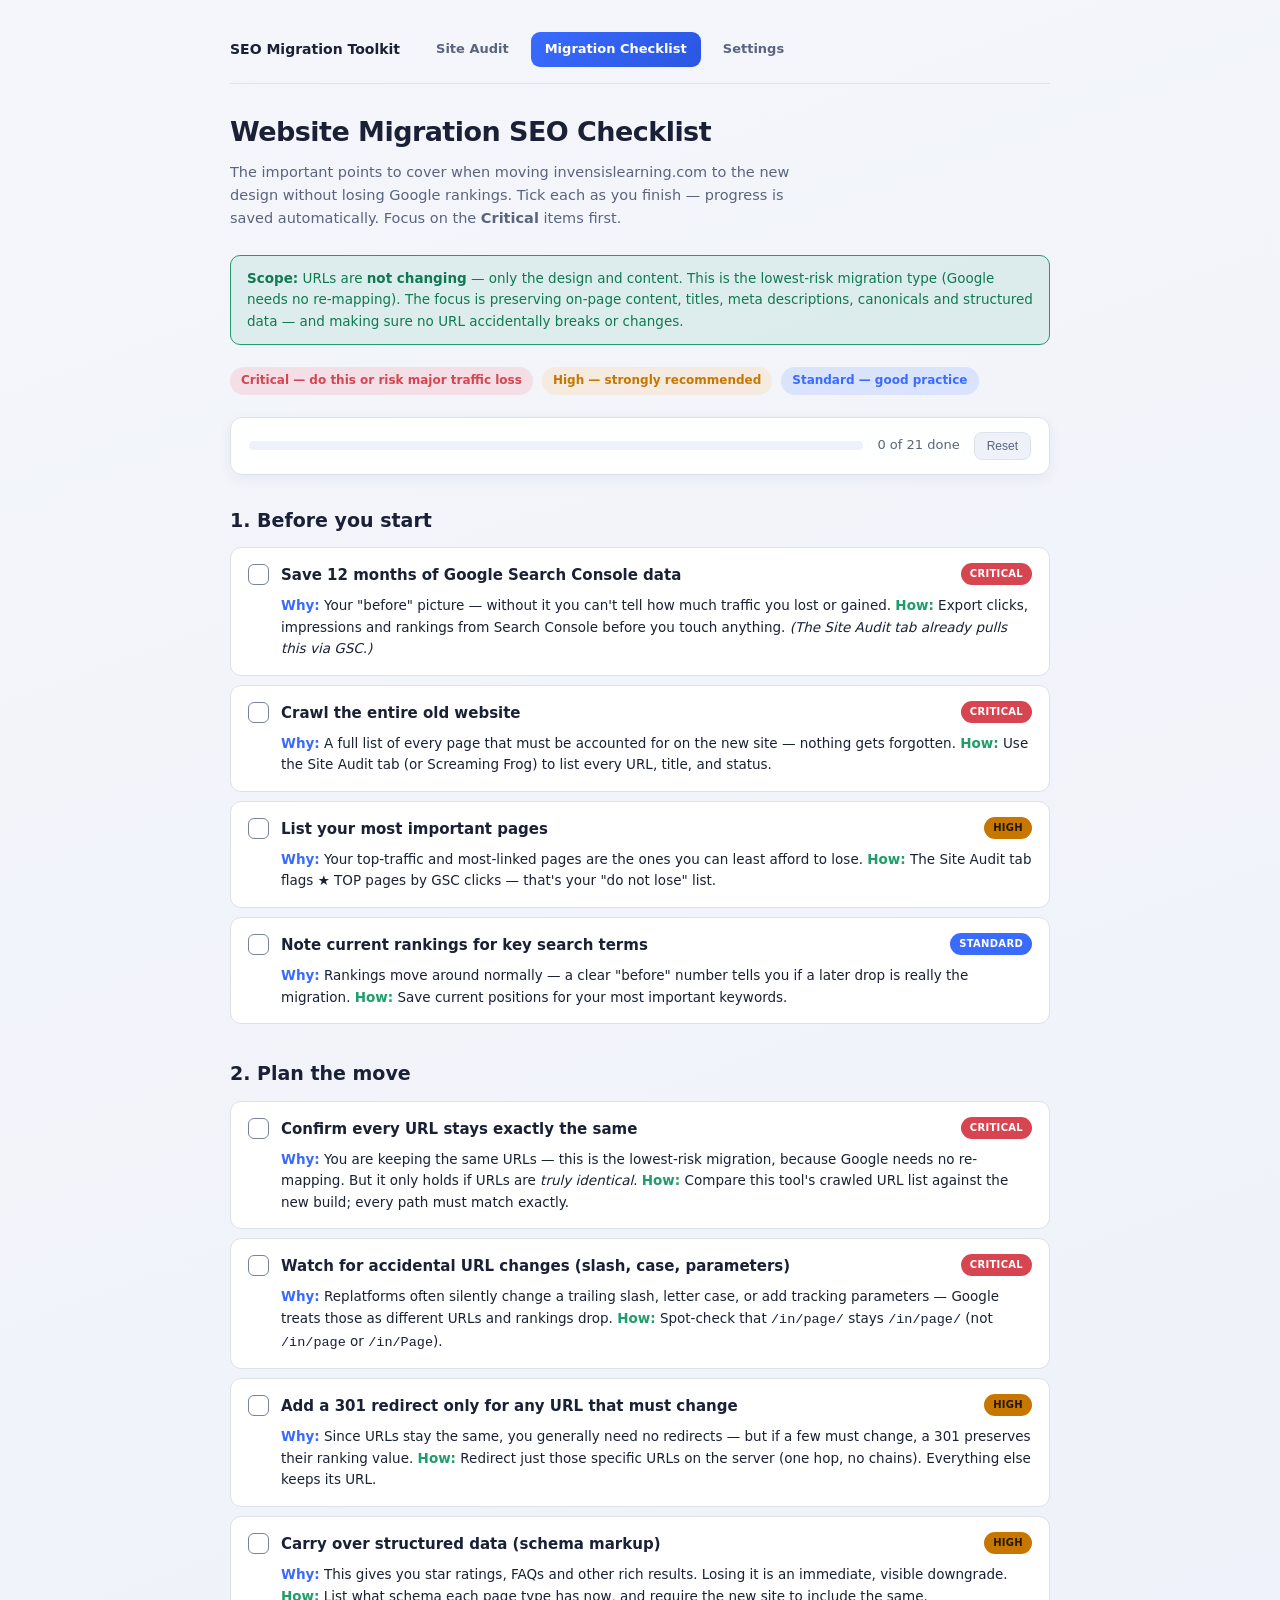
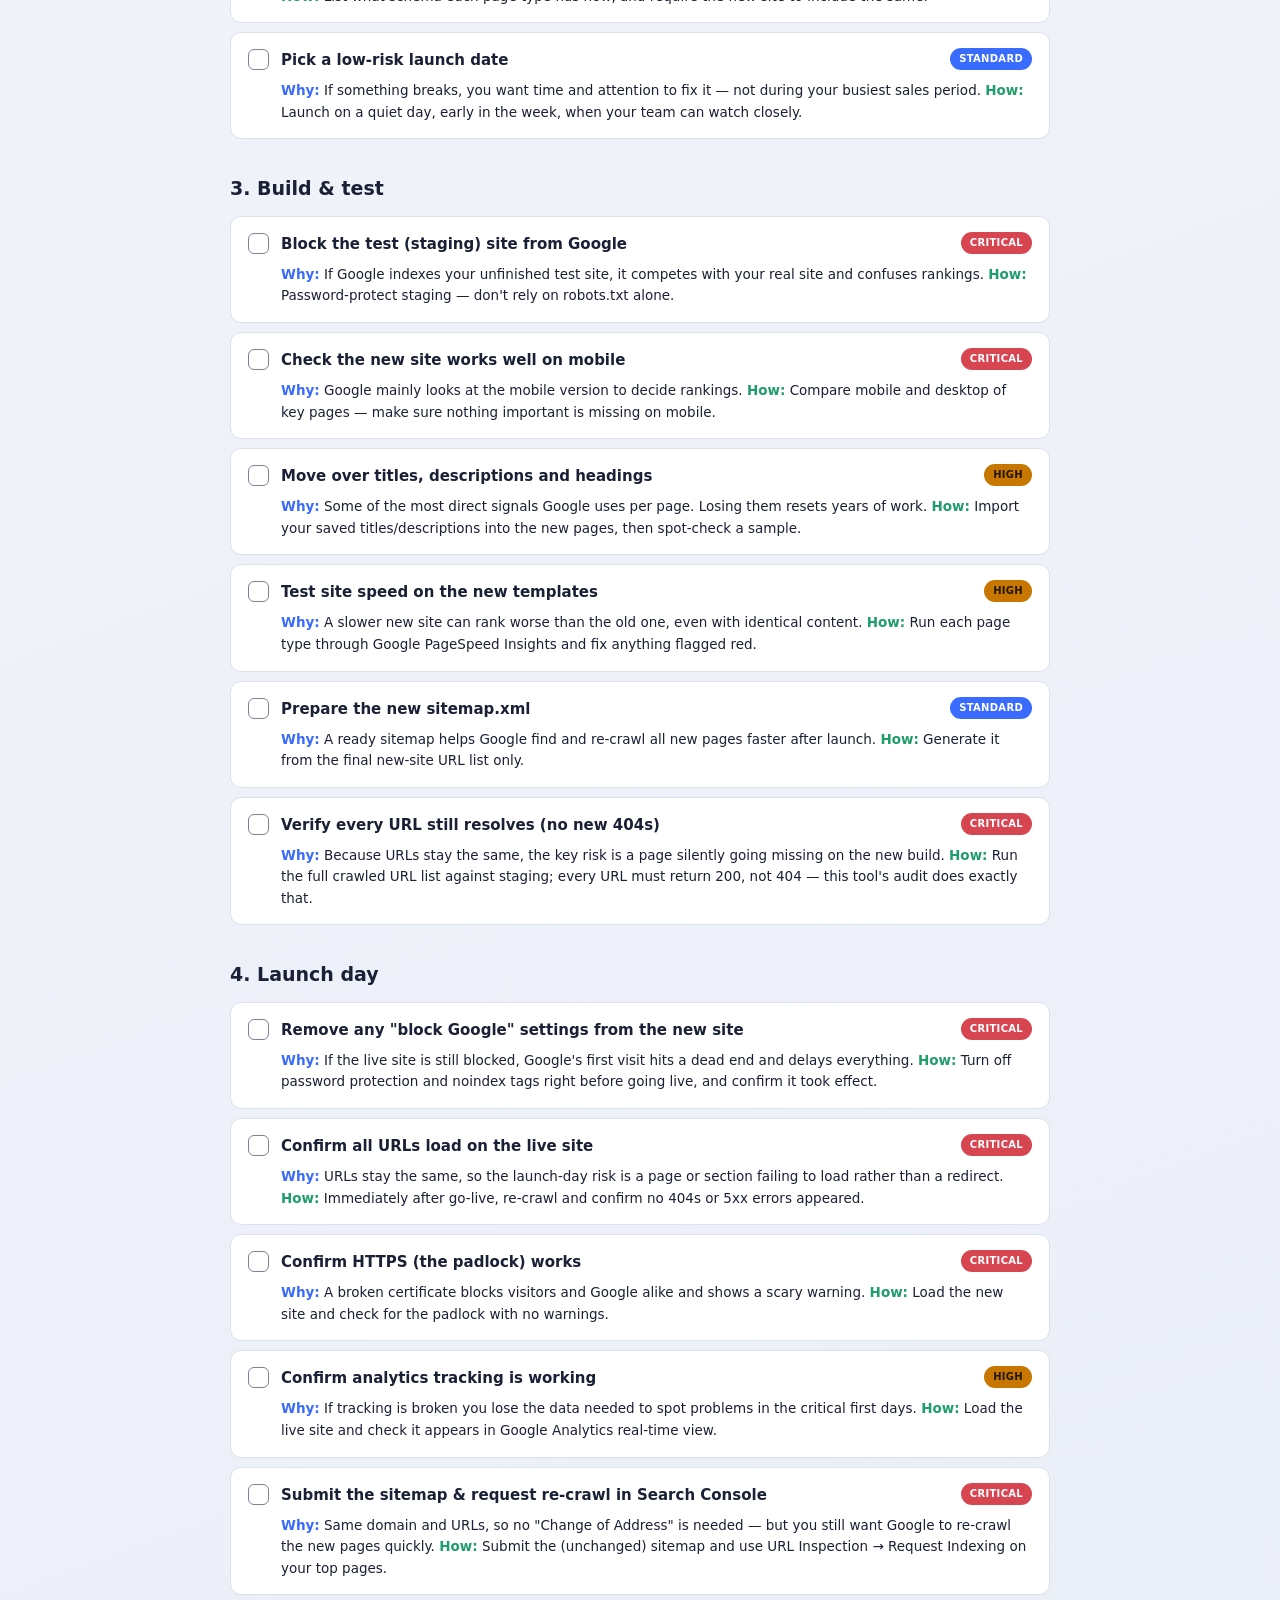
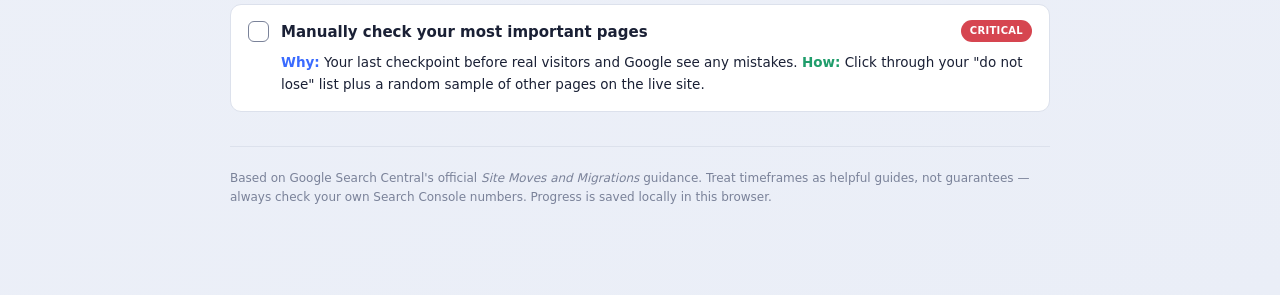
==== templates/checklist.html @ 73fc0229 "Initial commit: SEO pre-migration audit tool Local Flask web app that crawls a site, audits every pa" ====
<!DOCTYPE html>
<html lang="en">
<head>
<meta charset="UTF-8">
<meta name="viewport" content="width=device-width, initial-scale=1">
<title>Migration Checklist — SEO Migration Toolkit</title>
<style>
  :root{
    --bg:#f4f6fb; --card:#ffffff; --card2:#eef1f8; --ink:#1a2035;
    --muted:#5a647e; --line:#dce1ec; --brand:#3a6bff; --brand2:#2a56e0;
    --green:#1f9d6b; --red:#d64550; --amber:#c77700; --grey:#7a8299;
  }
  *{box-sizing:border-box}
  body{margin:0;font-family:system-ui,-apple-system,Segoe UI,Roboto,sans-serif;
    background:linear-gradient(160deg,#f4f6fb,#eaeef7);color:var(--ink);min-height:100vh;line-height:1.6}
  .wrap{max-width:860px;margin:0 auto;padding:32px 20px 90px}
  .topnav{display:flex;align-items:center;gap:8px;margin-bottom:26px;padding-bottom:16px;border-bottom:1px solid var(--line)}
  .topnav .brand{font-weight:800;font-size:14px;margin-right:14px}
  .navlink{font-size:13px;font-weight:600;color:var(--muted);text-decoration:none;padding:7px 14px;border-radius:9px;transition:.12s}
  .navlink:hover{color:var(--ink);background:var(--card2)}
  .navlink.active{color:#fff;background:linear-gradient(135deg,var(--brand),var(--brand2))}

  h1{font-size:27px;margin:0 0 8px;letter-spacing:-.02em}
  .lede{color:var(--muted);font-size:14.5px;max-width:64ch;margin:0 0 24px}
  .legend{display:flex;flex-wrap:wrap;gap:9px;margin-bottom:22px}
  .legend span{font-size:12px;padding:4px 11px;border-radius:20px;font-weight:600}
  .lg-critical{background:rgba(255,107,122,.16);color:var(--red)}
  .lg-high{background:rgba(255,180,84,.16);color:var(--amber)}
  .lg-standard{background:rgba(91,140,255,.16);color:var(--brand)}

  .progress-wrap{position:sticky;top:0;z-index:5;border:1px solid var(--line);
    background:rgba(255,255,255,.92);backdrop-filter:blur(8px);border-radius:12px;
    padding:14px 18px;margin-bottom:30px;display:flex;align-items:center;gap:14px;box-shadow:0 4px 14px rgba(30,50,90,.06)}
  .progress-bar{flex:1;height:9px;background:var(--card2);border-radius:99px;overflow:hidden}
  .progress-fill{height:100%;width:0;background:linear-gradient(90deg,var(--brand),var(--green));transition:width .25s}
  .progress-text{font-size:13px;color:var(--muted);white-space:nowrap;font-variant-numeric:tabular-nums}
  .resetbtn{background:var(--card2);border:1px solid var(--line);color:var(--muted);font-size:12px;
    padding:6px 12px;border-radius:8px;cursor:pointer}
  .resetbtn:hover{color:var(--red);border-color:var(--red)}

  section.phase{margin-bottom:34px}
  .phase-head{display:flex;align-items:baseline;gap:12px;margin-bottom:4px}
  .phase-head h2{font-size:19px;margin:0}
  .phase-when{font-size:11.5px;color:var(--brand);background:rgba(91,140,255,.14);
    padding:3px 11px;border-radius:20px;margin-left:auto;white-space:nowrap;font-weight:600}
  .phase-intro{color:var(--muted);font-size:13.5px;margin:6px 0 16px;max-width:66ch}
  /* keep it to the important action points, not a timed plan */
  .phase-when,.phase-intro{display:none}
  .phase-head{margin-bottom:12px}

  .item{background:var(--card);border:1px solid var(--line);border-radius:11px;padding:15px 17px;margin-bottom:9px;transition:.12s}
  .item.done{background:var(--card2);opacity:.72}
  .item-top{display:flex;gap:12px;align-items:flex-start}
  .chk{flex:none;width:21px;height:21px;margin-top:1px;border:1.5px solid var(--grey);border-radius:6px;
    cursor:pointer;background:transparent;position:relative;transition:.12s}
  .chk[data-checked="true"]{background:var(--green);border-color:var(--green)}
  .chk[data-checked="true"]::after{content:"";position:absolute;left:6px;top:2px;width:5px;height:10px;
    border-right:2px solid #0f1220;border-bottom:2px solid #0f1220;transform:rotate(45deg)}
  .item-title{font-weight:600;font-size:15px;flex:1}
  .item.done .item-title{color:var(--muted);text-decoration:line-through;text-decoration-color:var(--line)}
  .tag{font-size:10px;font-weight:800;letter-spacing:.03em;text-transform:uppercase;padding:3px 9px;border-radius:20px;white-space:nowrap}
  .tag.critical{background:var(--red);color:#fff}
  .tag.high{background:var(--amber);color:#241800}
  .tag.standard{background:var(--brand);color:#fff}
  .item-body{padding-left:33px;margin-top:8px;font-size:13.5px;color:var(--ink)}
  .item.done .item-body{opacity:.7}
  .item-body b.why{color:var(--brand)} .item-body b.how{color:var(--green)}

  footer{border-top:1px solid var(--line);margin-top:24px;padding:22px 0 0;color:var(--grey);font-size:12px}
</style>
</head>
<body>
<div class="wrap">
  <nav class="topnav">
    <span class="brand">SEO Migration Toolkit</span>
    <a class="navlink" href="/">Site Audit</a>
    <a class="navlink active" href="/checklist">Migration Checklist</a>
    <a class="navlink" href="/settings">Settings</a>
  </nav>

  <h1>Website Migration SEO Checklist</h1>
  <p class="lede">The important points to cover when moving invensislearning.com to the new design without losing Google rankings. Tick each as you finish — progress is saved automatically. Focus on the <b>Critical</b> items first.</p>
  <div style="background:rgba(31,157,107,.1);border:1px solid var(--green);color:#0f7a52;border-radius:10px;padding:12px 16px;margin-bottom:22px;font-size:13.5px">
    <b>Scope:</b> URLs are <b>not changing</b> — only the design and content. This is the lowest-risk migration type (Google needs no re-mapping). The focus is preserving on-page content, titles, meta descriptions, canonicals and structured data — and making sure no URL accidentally breaks or changes.
  </div>

  <div class="legend">
    <span class="lg-critical">Critical — do this or risk major traffic loss</span>
    <span class="lg-high">High — strongly recommended</span>
    <span class="lg-standard">Standard — good practice</span>
  </div>

  <div class="progress-wrap">
    <div class="progress-bar"><div class="progress-fill" id="fill"></div></div>
    <div class="progress-text" id="ptext">0 of 0 done</div>
    <button class="resetbtn" id="reset">Reset</button>
  </div>

  <section class="phase">
    <div class="phase-head"><h2>1. Before you start</h2><span class="phase-when">4–6 weeks before</span></div>
    <p class="phase-intro">Write down how the old site is performing today, so you can prove what changed later.</p>
    <div class="item"><div class="item-top"><button class="chk" data-checked="false"></button><div class="item-title">Save 12 months of Google Search Console data</div><span class="tag critical">Critical</span></div>
      <div class="item-body"><b class="why">Why:</b> Your "before" picture — without it you can't tell how much traffic you lost or gained. <b class="how">How:</b> Export clicks, impressions and rankings from Search Console before you touch anything. <i>(The Site Audit tab already pulls this via GSC.)</i></div></div>
    <div class="item"><div class="item-top"><button class="chk" data-checked="false"></button><div class="item-title">Crawl the entire old website</div><span class="tag critical">Critical</span></div>
      <div class="item-body"><b class="why">Why:</b> A full list of every page that must be accounted for on the new site — nothing gets forgotten. <b class="how">How:</b> Use the Site Audit tab (or Screaming Frog) to list every URL, title, and status.</div></div>
    <div class="item"><div class="item-top"><button class="chk" data-checked="false"></button><div class="item-title">List your most important pages</div><span class="tag high">High</span></div>
      <div class="item-body"><b class="why">Why:</b> Your top-traffic and most-linked pages are the ones you can least afford to lose. <b class="how">How:</b> The Site Audit tab flags ★ TOP pages by GSC clicks — that's your "do not lose" list.</div></div>
    <div class="item"><div class="item-top"><button class="chk" data-checked="false"></button><div class="item-title">Note current rankings for key search terms</div><span class="tag standard">Standard</span></div>
      <div class="item-body"><b class="why">Why:</b> Rankings move around normally — a clear "before" number tells you if a later drop is really the migration. <b class="how">How:</b> Save current positions for your most important keywords.</div></div>
  </section>

  <section class="phase">
    <div class="phase-head"><h2>2. Plan the move</h2><span class="phase-when">3–4 weeks before</span></div>
    <p class="phase-intro">The most important phase. Getting this right is what actually protects your rankings.</p>
    <div class="item"><div class="item-top"><button class="chk" data-checked="false"></button><div class="item-title">Confirm every URL stays exactly the same</div><span class="tag critical">Critical</span></div>
      <div class="item-body"><b class="why">Why:</b> You are keeping the same URLs — this is the lowest-risk migration, because Google needs no re-mapping. But it only holds if URLs are <i>truly identical</i>. <b class="how">How:</b> Compare this tool's crawled URL list against the new build; every path must match exactly.</div></div>
    <div class="item"><div class="item-top"><button class="chk" data-checked="false"></button><div class="item-title">Watch for accidental URL changes (slash, case, parameters)</div><span class="tag critical">Critical</span></div>
      <div class="item-body"><b class="why">Why:</b> Replatforms often silently change a trailing slash, letter case, or add tracking parameters — Google treats those as different URLs and rankings drop. <b class="how">How:</b> Spot-check that <code>/in/page/</code> stays <code>/in/page/</code> (not <code>/in/page</code> or <code>/in/Page</code>).</div></div>
    <div class="item"><div class="item-top"><button class="chk" data-checked="false"></button><div class="item-title">Add a 301 redirect only for any URL that must change</div><span class="tag high">High</span></div>
      <div class="item-body"><b class="why">Why:</b> Since URLs stay the same, you generally need no redirects — but if a few must change, a 301 preserves their ranking value. <b class="how">How:</b> Redirect just those specific URLs on the server (one hop, no chains). Everything else keeps its URL.</div></div>
    <div class="item"><div class="item-top"><button class="chk" data-checked="false"></button><div class="item-title">Carry over structured data (schema markup)</div><span class="tag high">High</span></div>
      <div class="item-body"><b class="why">Why:</b> This gives you star ratings, FAQs and other rich results. Losing it is an immediate, visible downgrade. <b class="how">How:</b> List what schema each page type has now, and require the new site to include the same.</div></div>
    <div class="item"><div class="item-top"><button class="chk" data-checked="false"></button><div class="item-title">Pick a low-risk launch date</div><span class="tag standard">Standard</span></div>
      <div class="item-body"><b class="why">Why:</b> If something breaks, you want time and attention to fix it — not during your busiest sales period. <b class="how">How:</b> Launch on a quiet day, early in the week, when your team can watch closely.</div></div>
  </section>

  <section class="phase">
    <div class="phase-head"><h2>3. Build &amp; test</h2><span class="phase-when">2–3 weeks before</span></div>
    <p class="phase-intro">Catch problems on the test site, where fixing them is free — not on the live site, where it costs traffic.</p>
    <div class="item"><div class="item-top"><button class="chk" data-checked="false"></button><div class="item-title">Block the test (staging) site from Google</div><span class="tag critical">Critical</span></div>
      <div class="item-body"><b class="why">Why:</b> If Google indexes your unfinished test site, it competes with your real site and confuses rankings. <b class="how">How:</b> Password-protect staging — don't rely on robots.txt alone.</div></div>
    <div class="item"><div class="item-top"><button class="chk" data-checked="false"></button><div class="item-title">Check the new site works well on mobile</div><span class="tag critical">Critical</span></div>
      <div class="item-body"><b class="why">Why:</b> Google mainly looks at the mobile version to decide rankings. <b class="how">How:</b> Compare mobile and desktop of key pages — make sure nothing important is missing on mobile.</div></div>
    <div class="item"><div class="item-top"><button class="chk" data-checked="false"></button><div class="item-title">Move over titles, descriptions and headings</div><span class="tag high">High</span></div>
      <div class="item-body"><b class="why">Why:</b> Some of the most direct signals Google uses per page. Losing them resets years of work. <b class="how">How:</b> Import your saved titles/descriptions into the new pages, then spot-check a sample.</div></div>
    <div class="item"><div class="item-top"><button class="chk" data-checked="false"></button><div class="item-title">Test site speed on the new templates</div><span class="tag high">High</span></div>
      <div class="item-body"><b class="why">Why:</b> A slower new site can rank worse than the old one, even with identical content. <b class="how">How:</b> Run each page type through Google PageSpeed Insights and fix anything flagged red.</div></div>
    <div class="item"><div class="item-top"><button class="chk" data-checked="false"></button><div class="item-title">Prepare the new sitemap.xml</div><span class="tag standard">Standard</span></div>
      <div class="item-body"><b class="why">Why:</b> A ready sitemap helps Google find and re-crawl all new pages faster after launch. <b class="how">How:</b> Generate it from the final new-site URL list only.</div></div>
    <div class="item"><div class="item-top"><button class="chk" data-checked="false"></button><div class="item-title">Verify every URL still resolves (no new 404s)</div><span class="tag critical">Critical</span></div>
      <div class="item-body"><b class="why">Why:</b> Because URLs stay the same, the key risk is a page silently going missing on the new build. <b class="how">How:</b> Run the full crawled URL list against staging; every URL must return 200, not 404 — this tool's audit does exactly that.</div></div>
  </section>

  <section class="phase">
    <div class="phase-head"><h2>4. Launch day</h2><span class="phase-when">Go-live</span></div>
    <p class="phase-intro">Follow this order exactly — most launch-day damage comes from doing these steps out of sequence.</p>
    <div class="item"><div class="item-top"><button class="chk" data-checked="false"></button><div class="item-title">Remove any "block Google" settings from the new site</div><span class="tag critical">Critical</span></div>
      <div class="item-body"><b class="why">Why:</b> If the live site is still blocked, Google's first visit hits a dead end and delays everything. <b class="how">How:</b> Turn off password protection and noindex tags right before going live, and confirm it took effect.</div></div>
    <div class="item"><div class="item-top"><button class="chk" data-checked="false"></button><div class="item-title">Confirm all URLs load on the live site</div><span class="tag critical">Critical</span></div>
      <div class="item-body"><b class="why">Why:</b> URLs stay the same, so the launch-day risk is a page or section failing to load rather than a redirect. <b class="how">How:</b> Immediately after go-live, re-crawl and confirm no 404s or 5xx errors appeared.</div></div>
    <div class="item"><div class="item-top"><button class="chk" data-checked="false"></button><div class="item-title">Confirm HTTPS (the padlock) works</div><span class="tag critical">Critical</span></div>
      <div class="item-body"><b class="why">Why:</b> A broken certificate blocks visitors and Google alike and shows a scary warning. <b class="how">How:</b> Load the new site and check for the padlock with no warnings.</div></div>
    <div class="item"><div class="item-top"><button class="chk" data-checked="false"></button><div class="item-title">Confirm analytics tracking is working</div><span class="tag high">High</span></div>
      <div class="item-body"><b class="why">Why:</b> If tracking is broken you lose the data needed to spot problems in the critical first days. <b class="how">How:</b> Load the live site and check it appears in Google Analytics real-time view.</div></div>
    <div class="item"><div class="item-top"><button class="chk" data-checked="false"></button><div class="item-title">Submit the sitemap &amp; request re-crawl in Search Console</div><span class="tag critical">Critical</span></div>
      <div class="item-body"><b class="why">Why:</b> Same domain and URLs, so no "Change of Address" is needed — but you still want Google to re-crawl the new pages quickly. <b class="how">How:</b> Submit the (unchanged) sitemap and use URL Inspection → Request Indexing on your top pages.</div></div>
    <div class="item"><div class="item-top"><button class="chk" data-checked="false"></button><div class="item-title">Manually check your most important pages</div><span class="tag critical">Critical</span></div>
      <div class="item-body"><b class="why">Why:</b> Your last checkpoint before real visitors and Google see any mistakes. <b class="how">How:</b> Click through your "do not lose" list plus a random sample of other pages on the live site.</div></div>
  </section>

  <footer>
    Based on Google Search Central's official <em>Site Moves and Migrations</em> guidance. Treat timeframes as helpful guides, not guarantees — always check your own Search Console numbers. Progress is saved locally in this browser.
  </footer>
</div>

<script>
  const KEY = "seo_migration_checklist_v1";
  const boxes = [...document.querySelectorAll('.chk')];
  const fill = document.getElementById('fill');
  const ptext = document.getElementById('ptext');

  function save(){
    localStorage.setItem(KEY, JSON.stringify(boxes.map(b=>b.getAttribute('data-checked')==='true')));
  }
  function load(){
    let saved=[]; try{ saved = JSON.parse(localStorage.getItem(KEY)||"[]"); }catch(e){}
    boxes.forEach((b,i)=>{
      const on = !!saved[i];
      b.setAttribute('data-checked', String(on));
      b.closest('.item').classList.toggle('done', on);
    });
  }
  function update(){
    const done = boxes.filter(b=>b.getAttribute('data-checked')==='true').length;
    fill.style.width = (boxes.length ? done/boxes.length*100 : 0)+'%';
    ptext.textContent = done+' of '+boxes.length+' done';
  }
  boxes.forEach(btn=>btn.addEventListener('click', ()=>{
    const on = btn.getAttribute('data-checked')==='true';
    btn.setAttribute('data-checked', String(!on));
    btn.closest('.item').classList.toggle('done', !on);
    save(); update();
  }));
  document.getElementById('reset').addEventListener('click', ()=>{
    localStorage.removeItem(KEY);
    boxes.forEach(b=>{ b.setAttribute('data-checked','false'); b.closest('.item').classList.remove('done'); });
    update();
  });
  load(); update();
</script>
</body>
</html>
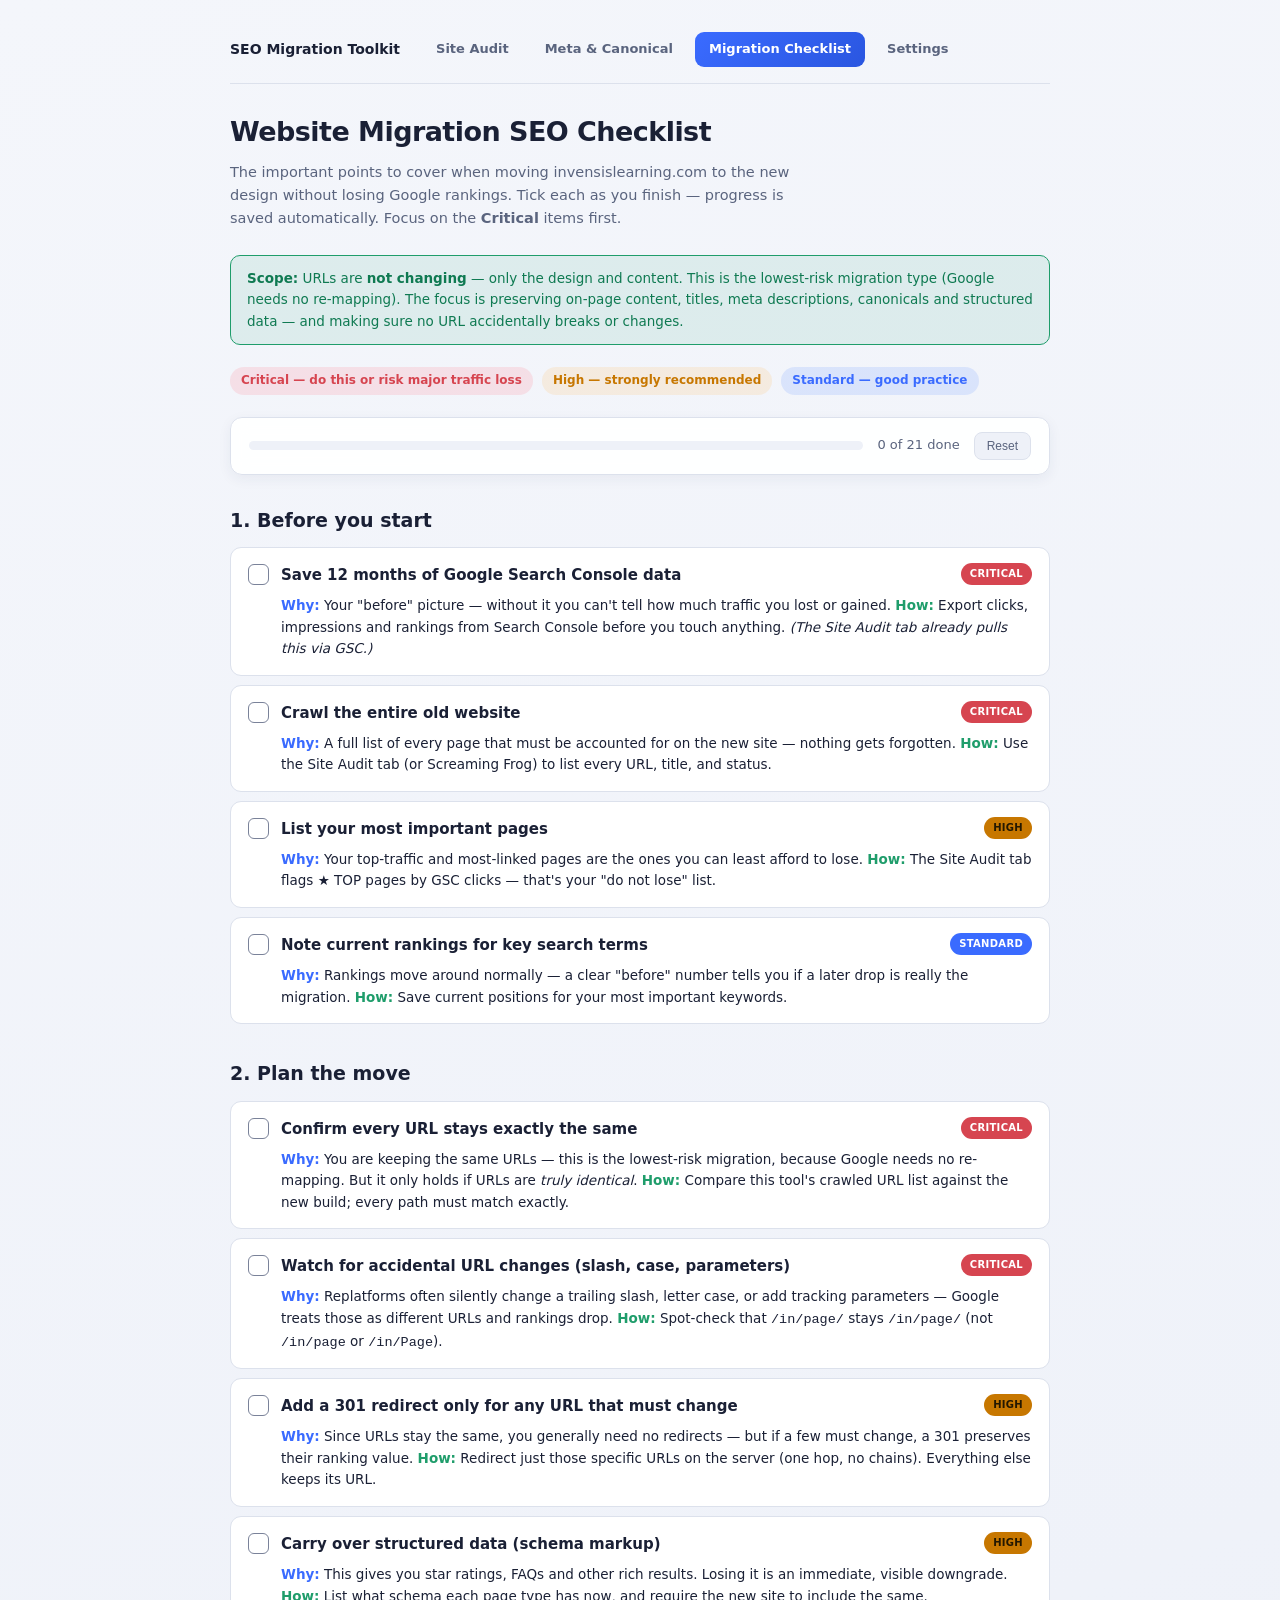
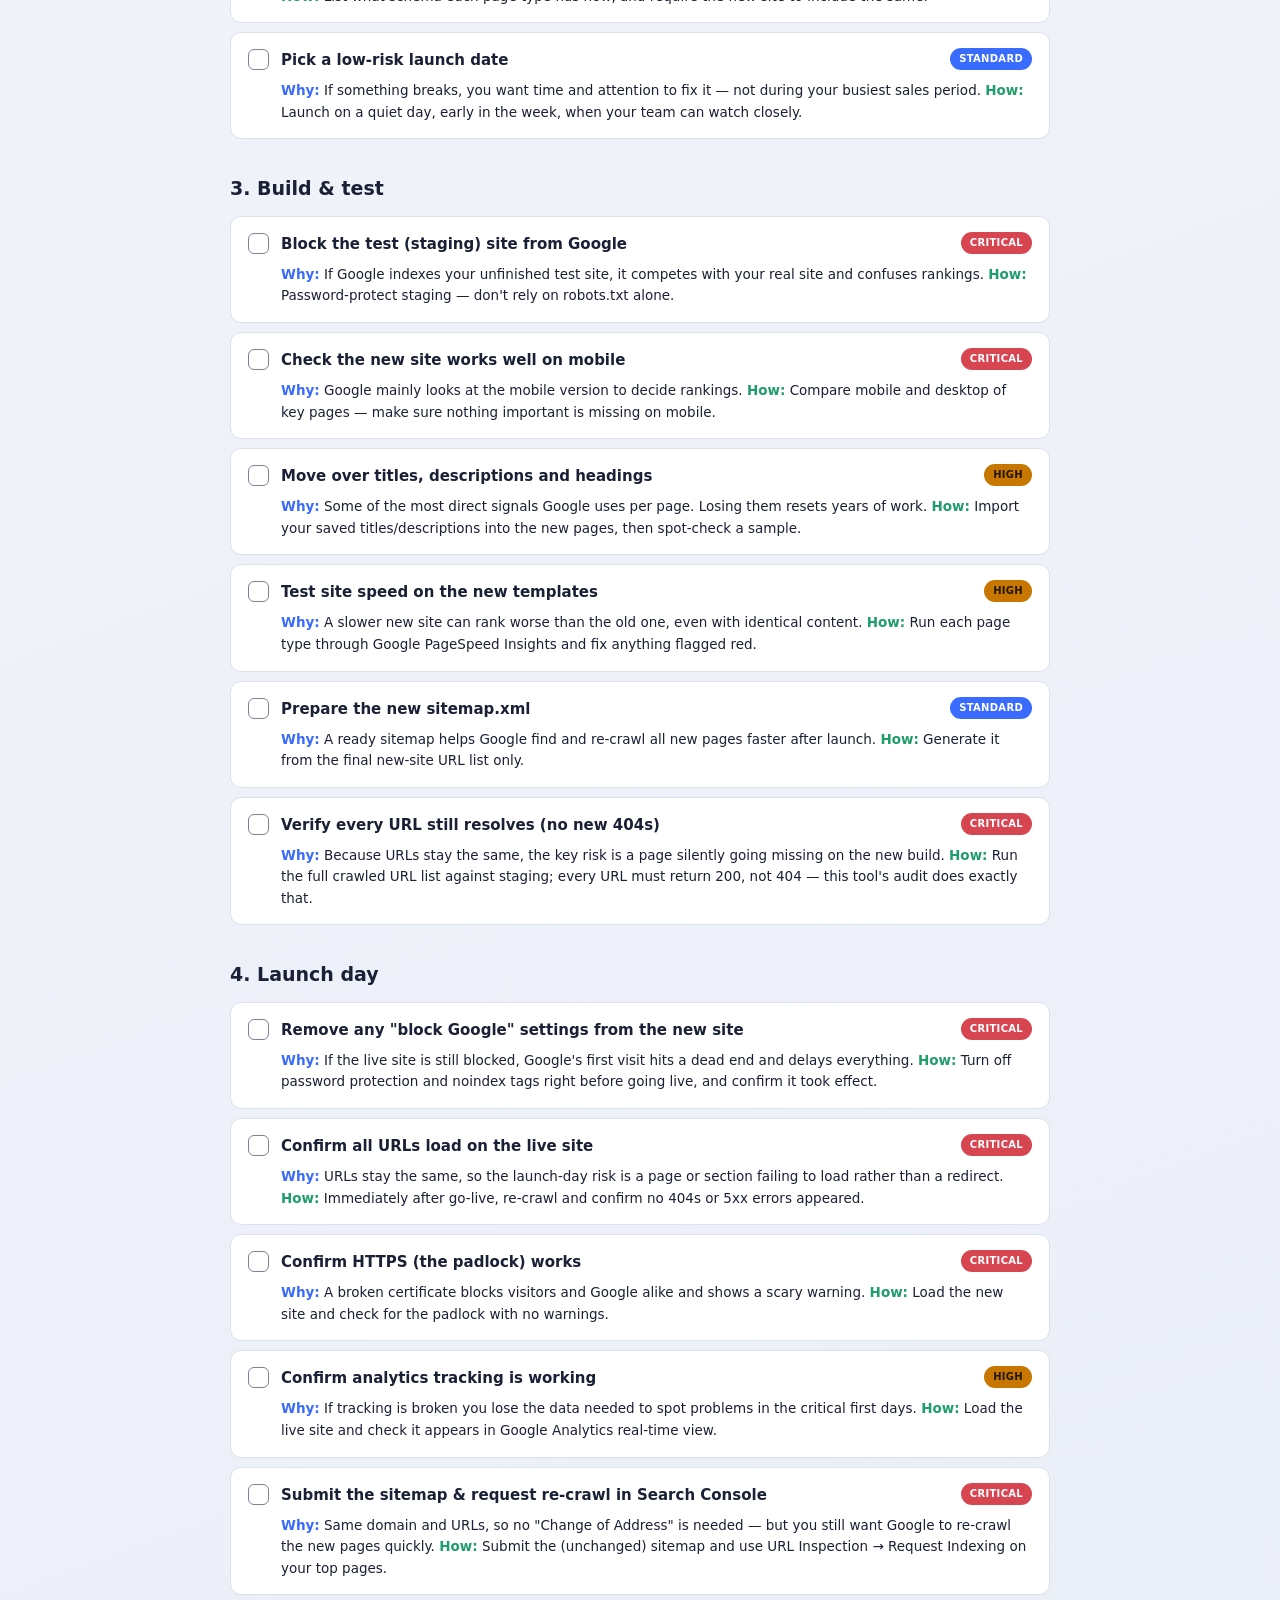
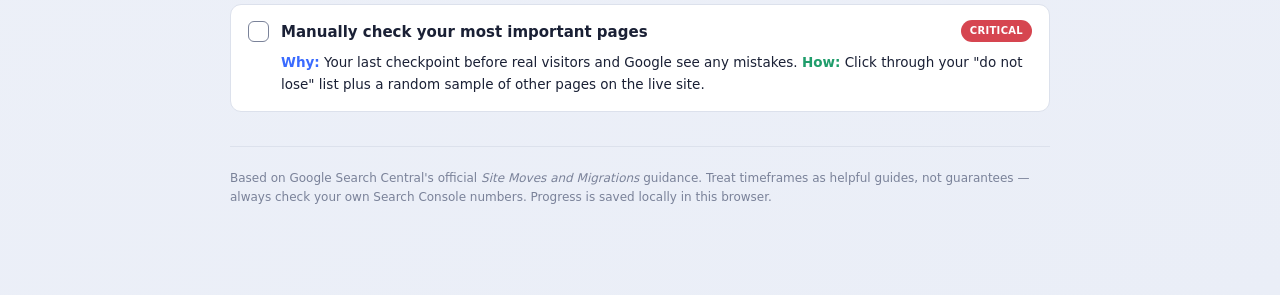
==== commit 242c5dd9: "Add input modes, Meta & Canonical page, link-analysis page; fix GSC - Input source selector: URL cra" ====
--- a/templates/checklist.html
+++ b/templates/checklist.html
@@ -74,6 +74,7 @@
   <nav class="topnav">
     <span class="brand">SEO Migration Toolkit</span>
     <a class="navlink" href="/">Site Audit</a>
+    <a class="navlink" href="/meta">Meta &amp; Canonical</a>
     <a class="navlink active" href="/checklist">Migration Checklist</a>
     <a class="navlink" href="/settings">Settings</a>
   </nav>
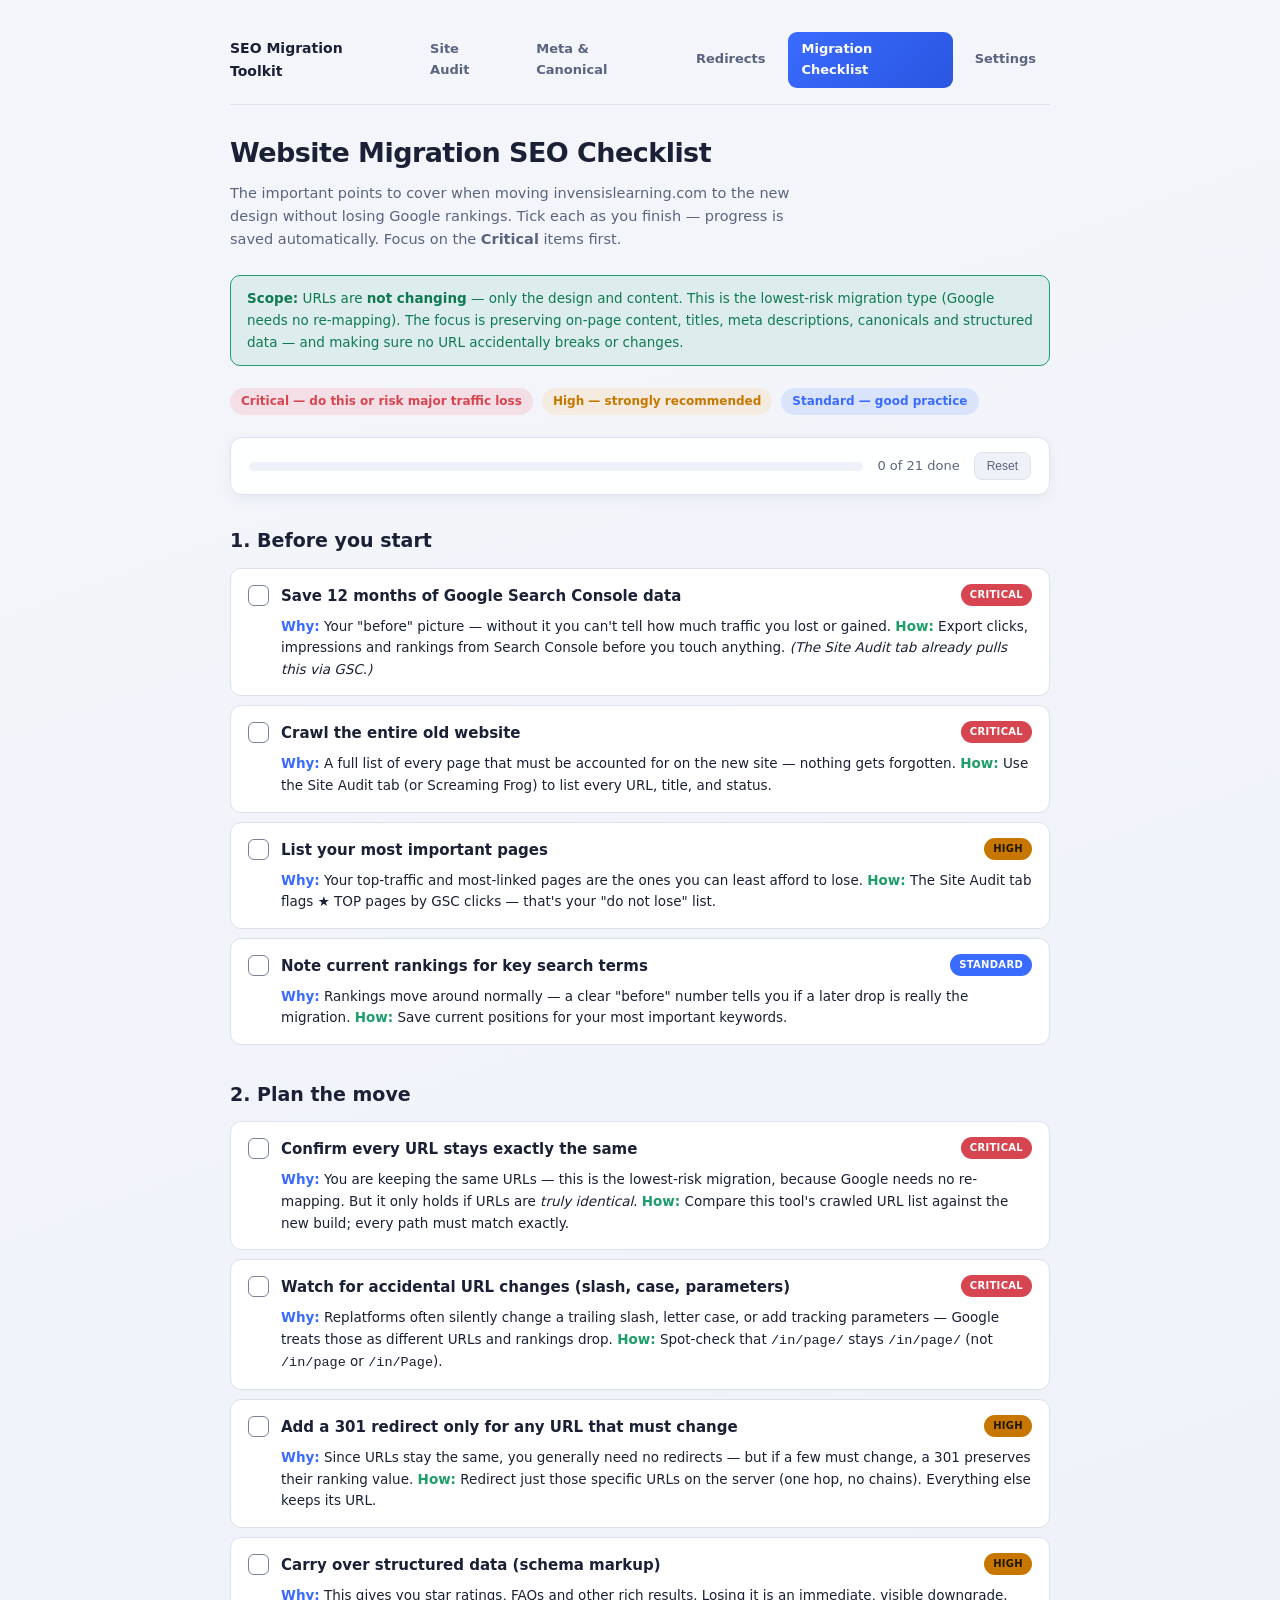
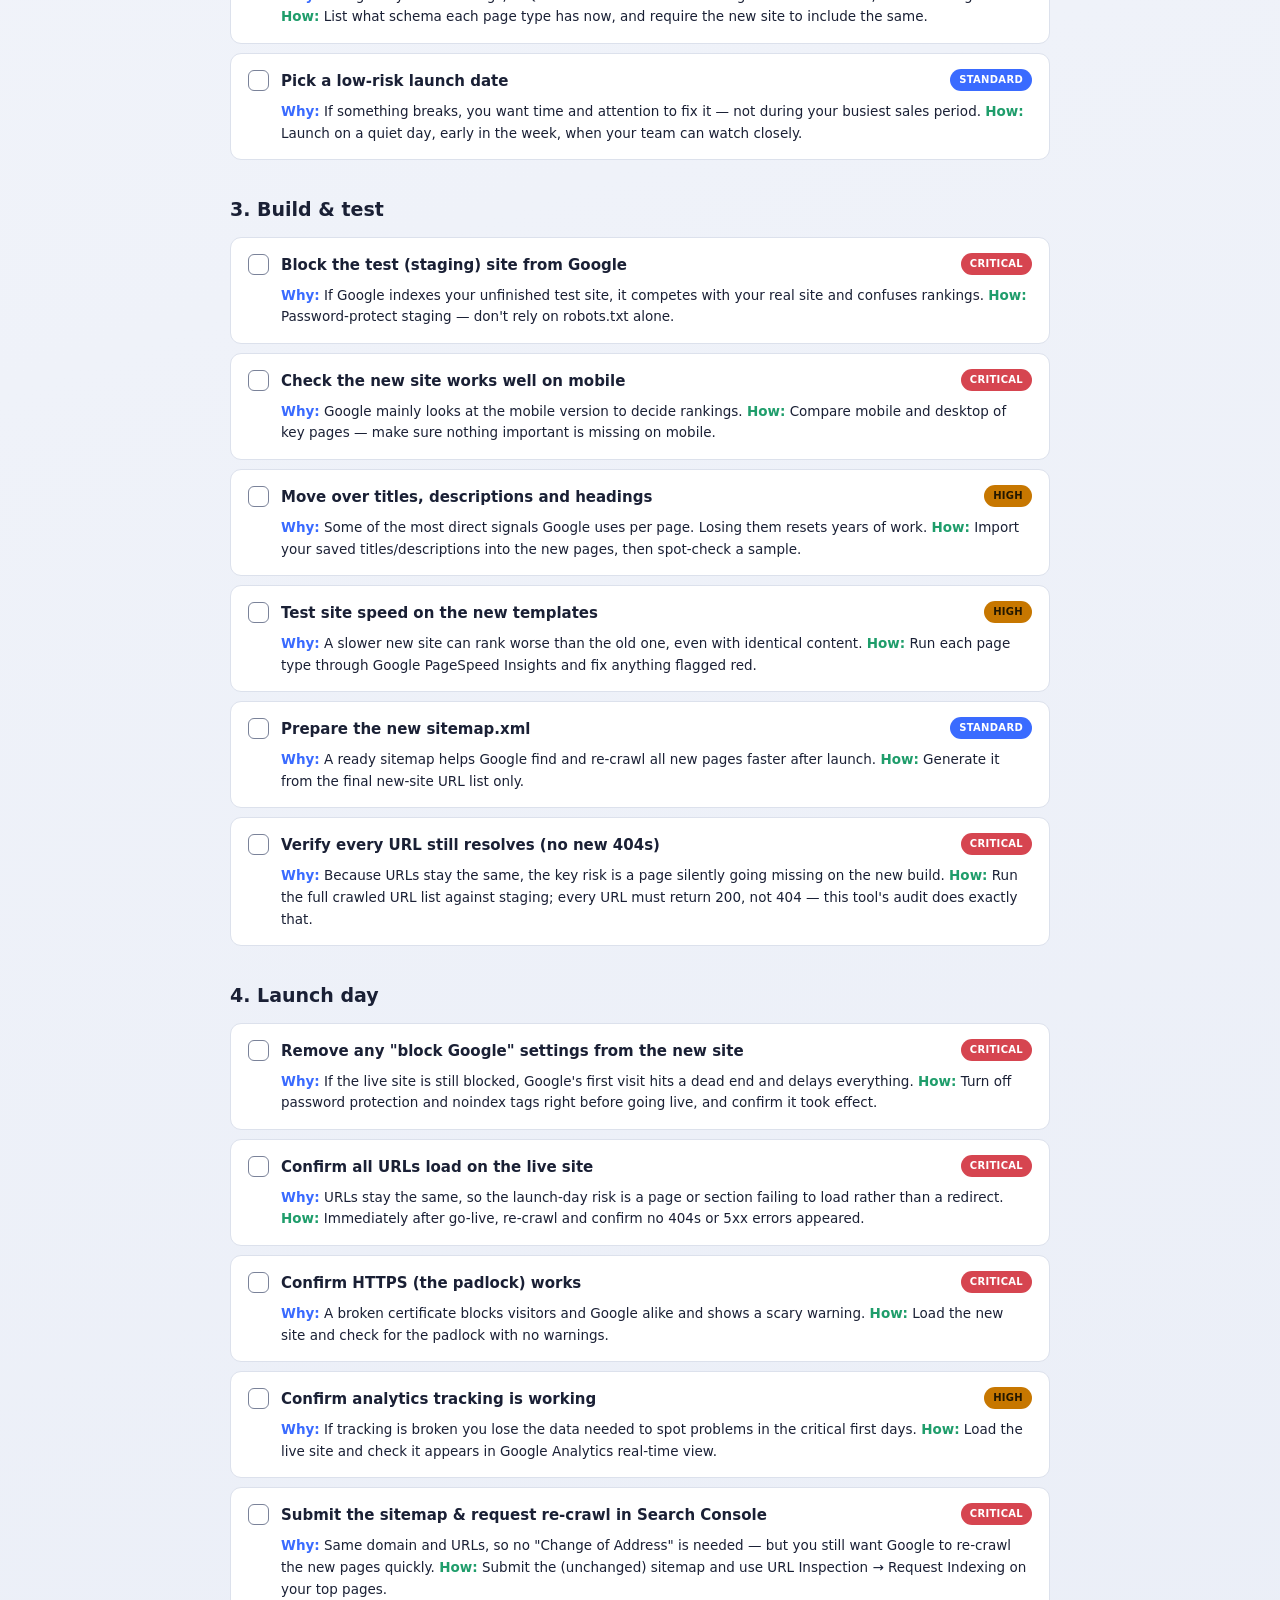
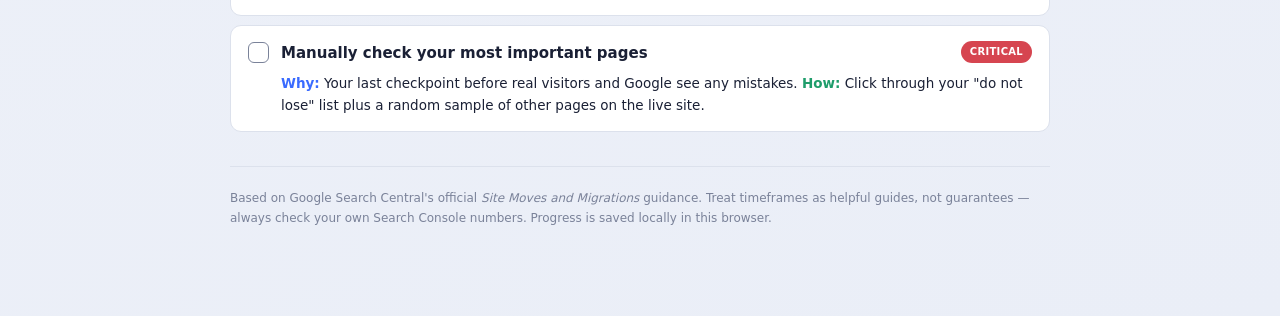
==== commit fe97c9e1: "Add Redirect Validation tool New /redirects page: follows full redirect chains, compares final landi" ====
--- a/templates/checklist.html
+++ b/templates/checklist.html
@@ -75,6 +75,7 @@
     <span class="brand">SEO Migration Toolkit</span>
     <a class="navlink" href="/">Site Audit</a>
     <a class="navlink" href="/meta">Meta &amp; Canonical</a>
+    <a class="navlink" href="/redirects">Redirects</a>
     <a class="navlink active" href="/checklist">Migration Checklist</a>
     <a class="navlink" href="/settings">Settings</a>
   </nav>
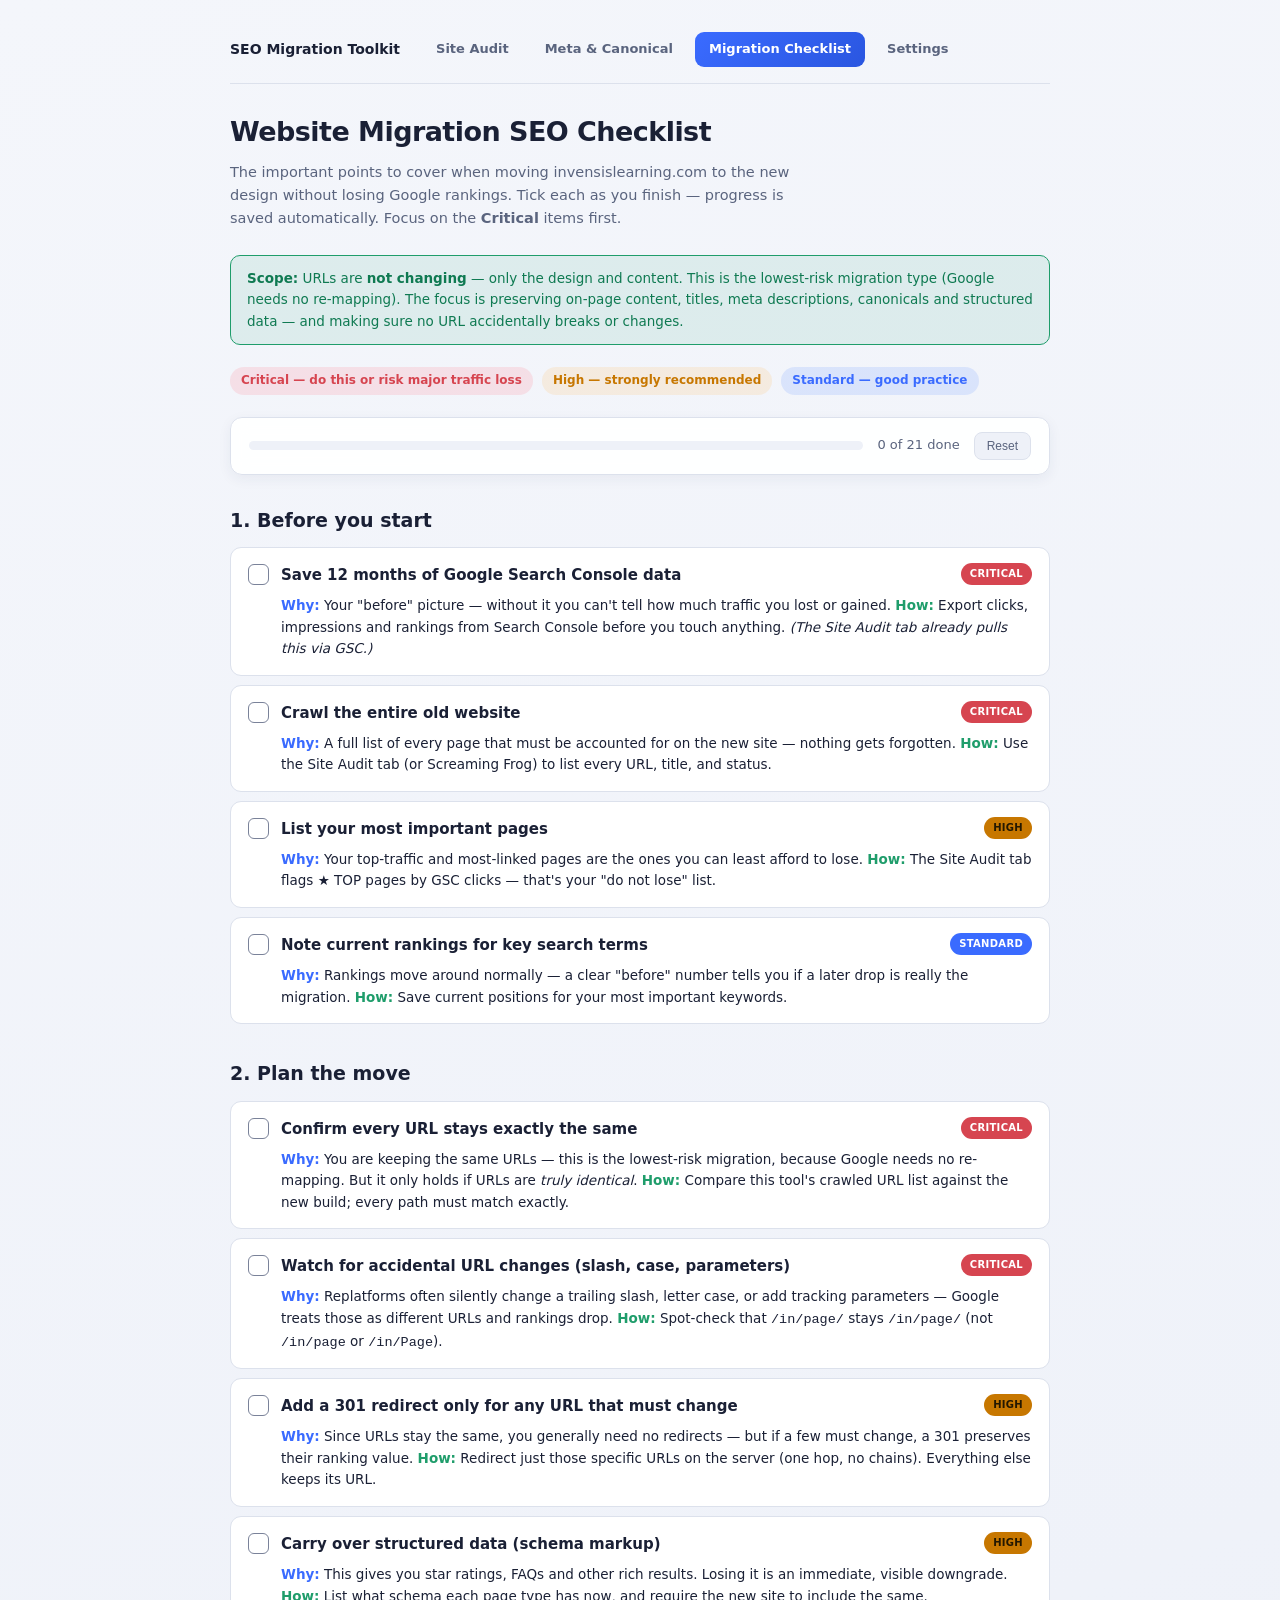
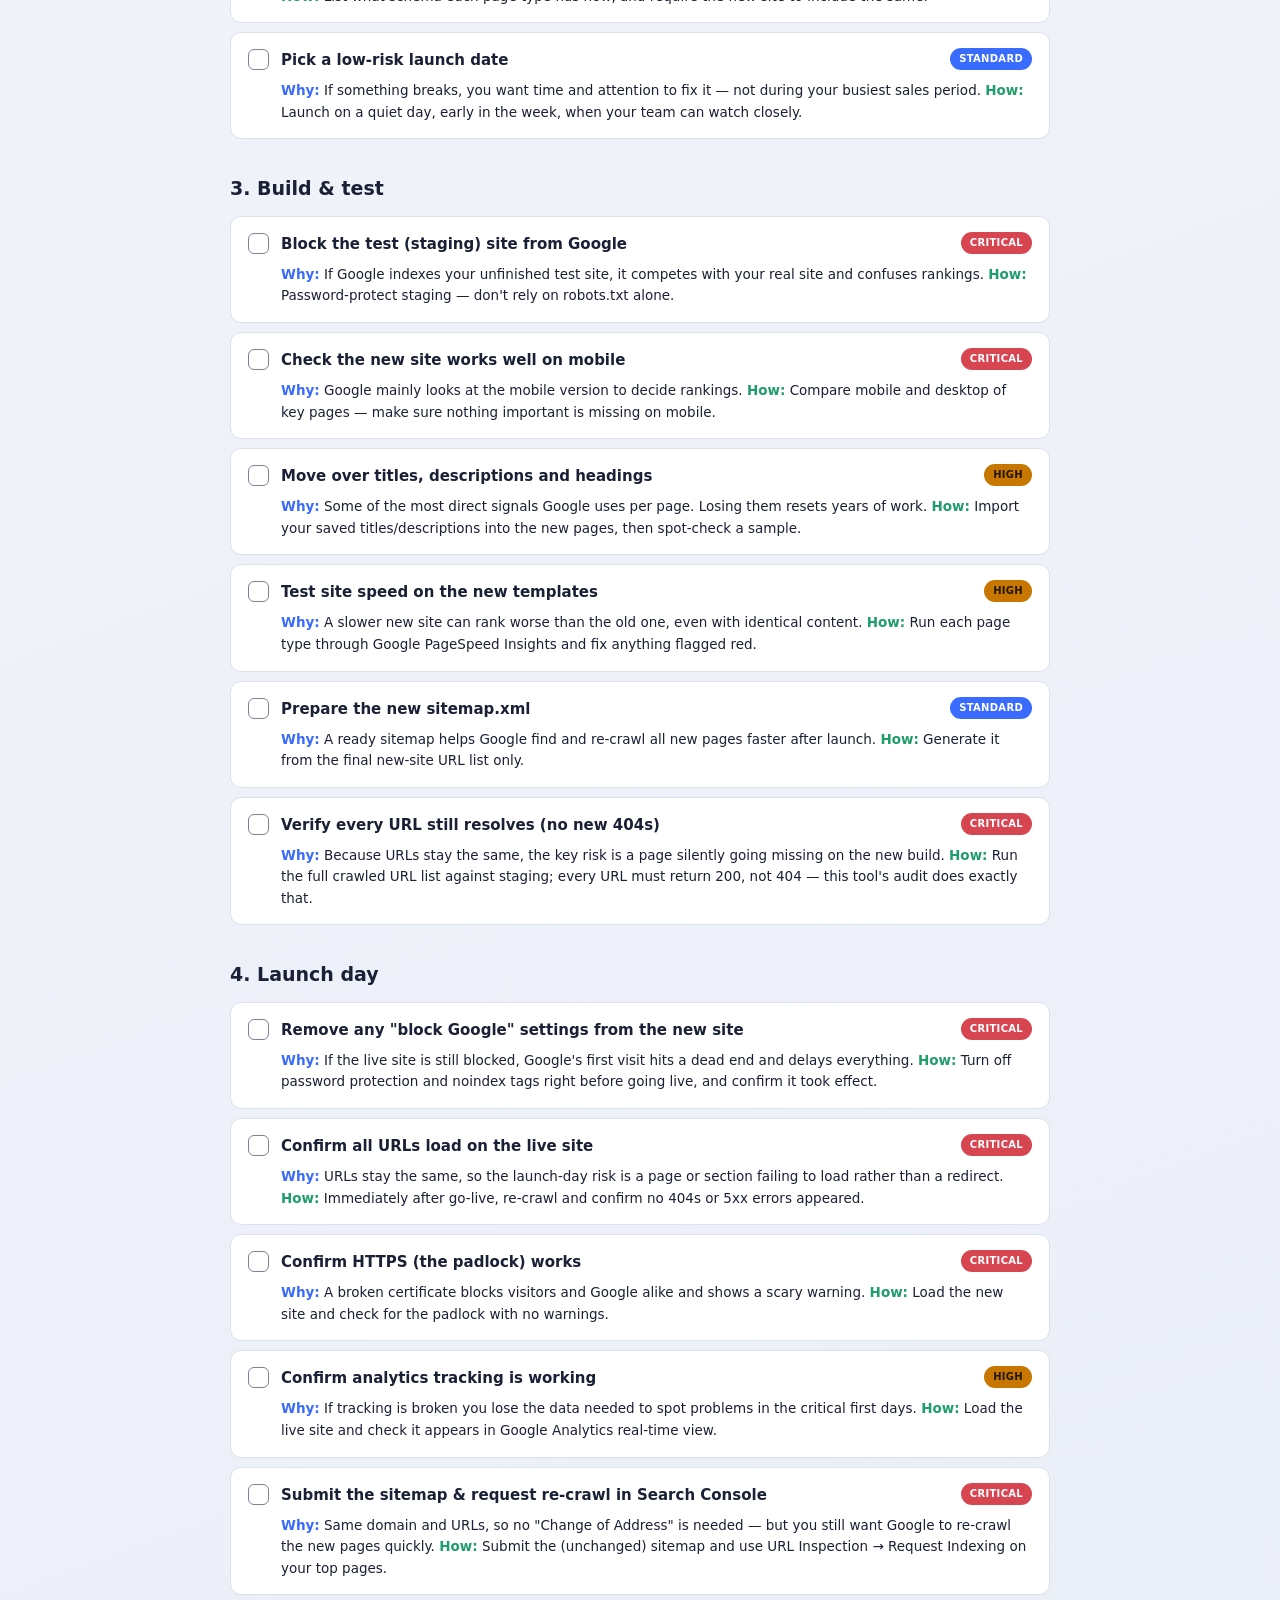
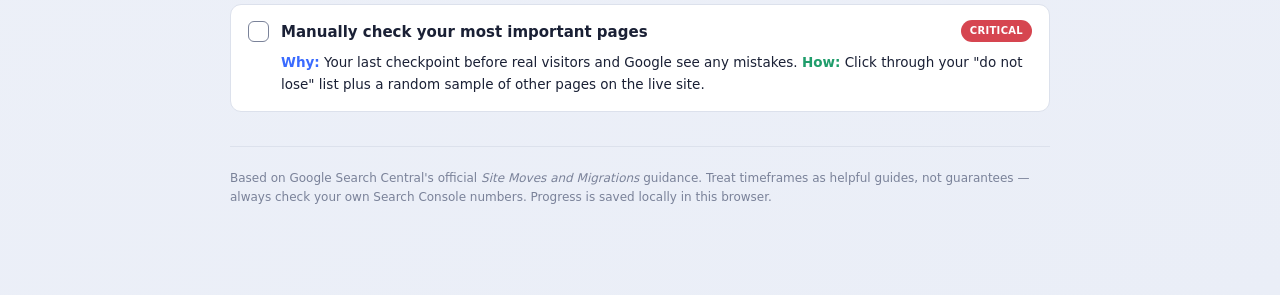
==== commit 05afe1b6: "Group Redirect Validation under Site Audit (not a separate nav tab) Removed the standalone "Redirect" ====
--- a/templates/checklist.html
+++ b/templates/checklist.html
@@ -75,7 +75,6 @@
     <span class="brand">SEO Migration Toolkit</span>
     <a class="navlink" href="/">Site Audit</a>
     <a class="navlink" href="/meta">Meta &amp; Canonical</a>
-    <a class="navlink" href="/redirects">Redirects</a>
     <a class="navlink active" href="/checklist">Migration Checklist</a>
     <a class="navlink" href="/settings">Settings</a>
   </nav>
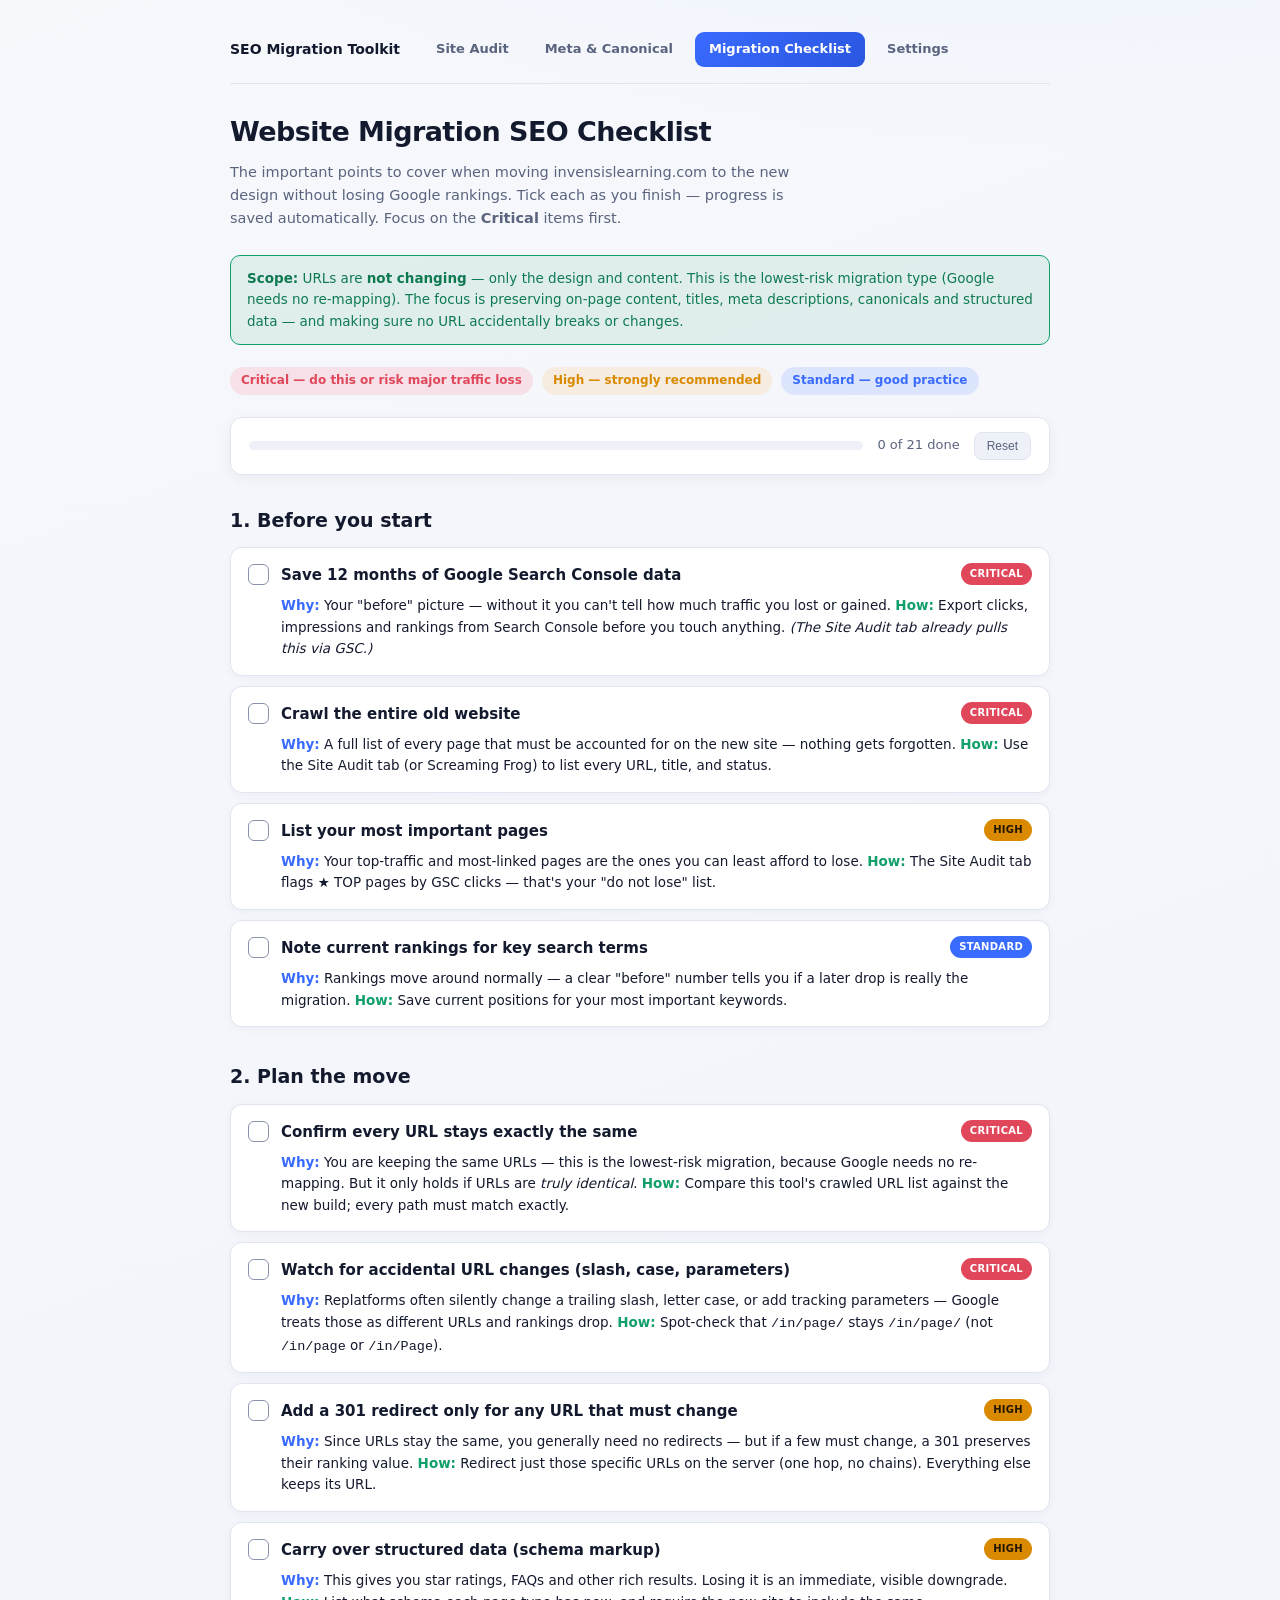
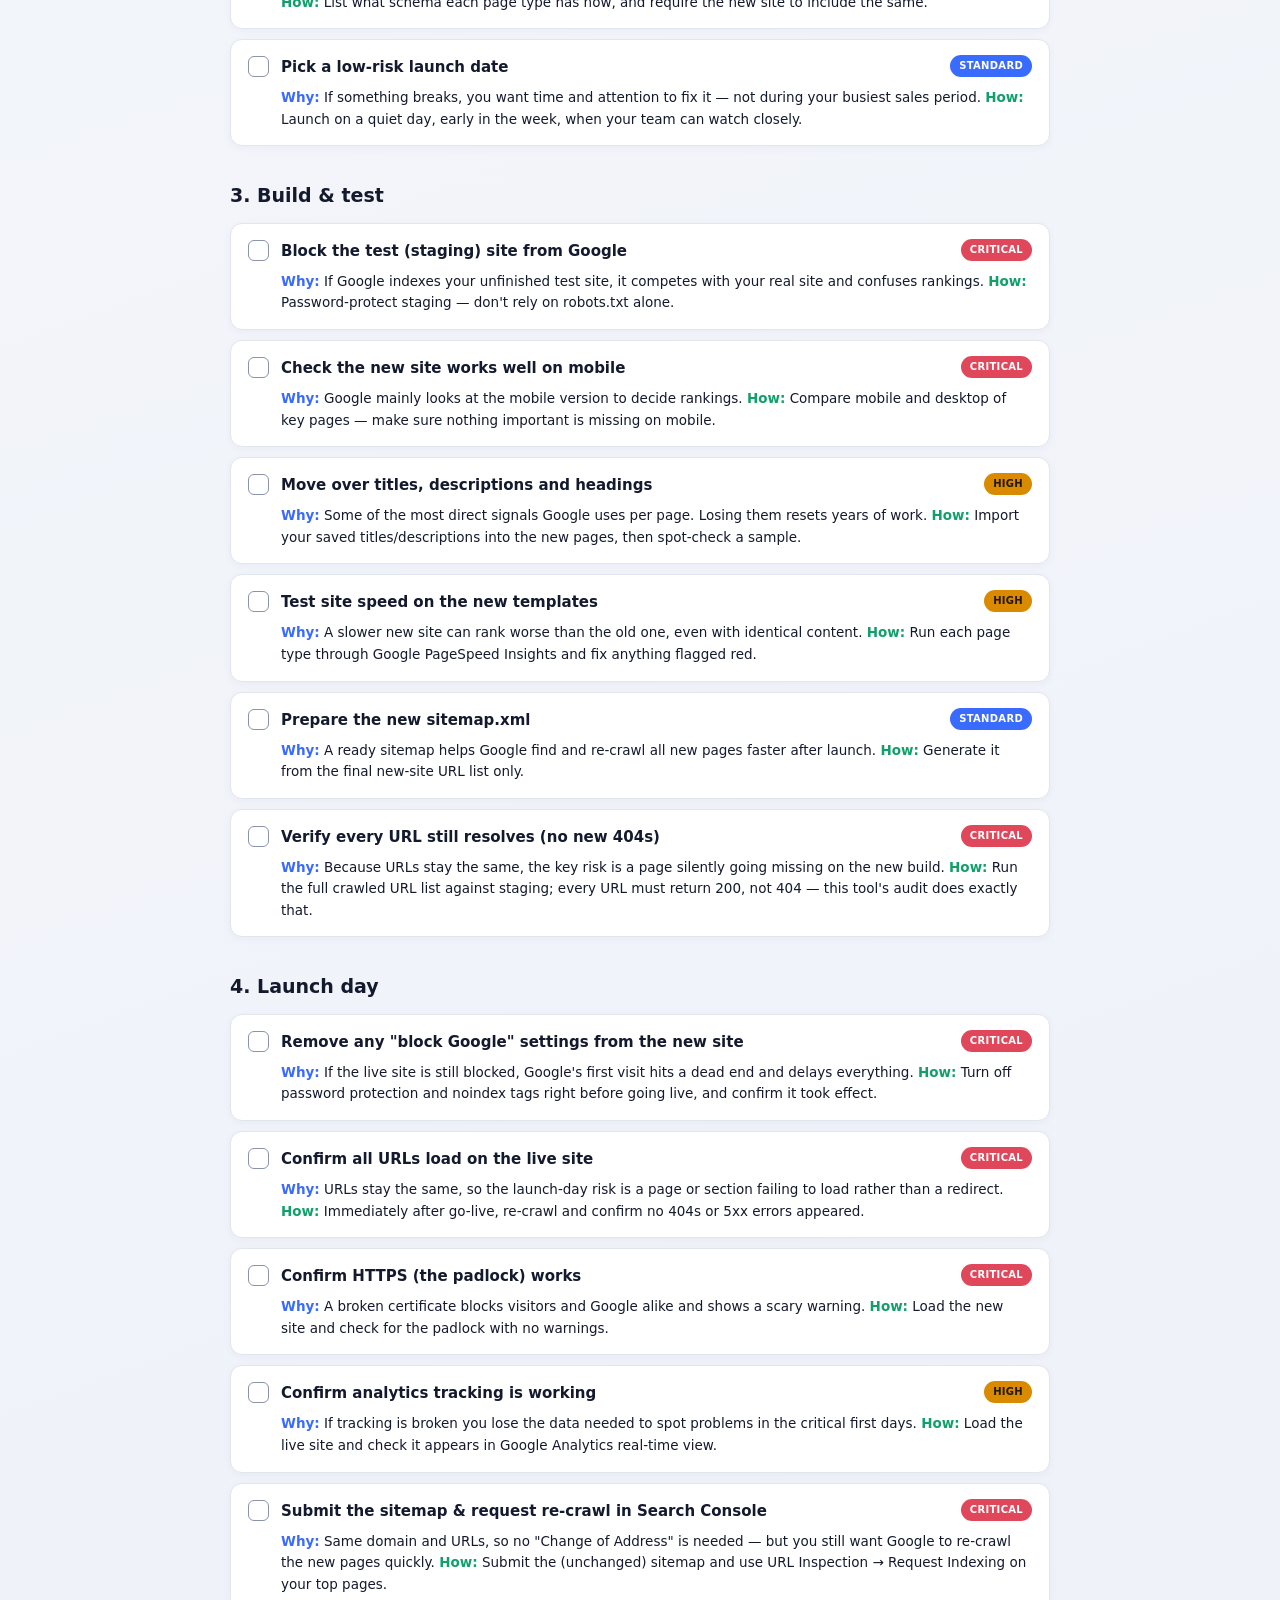
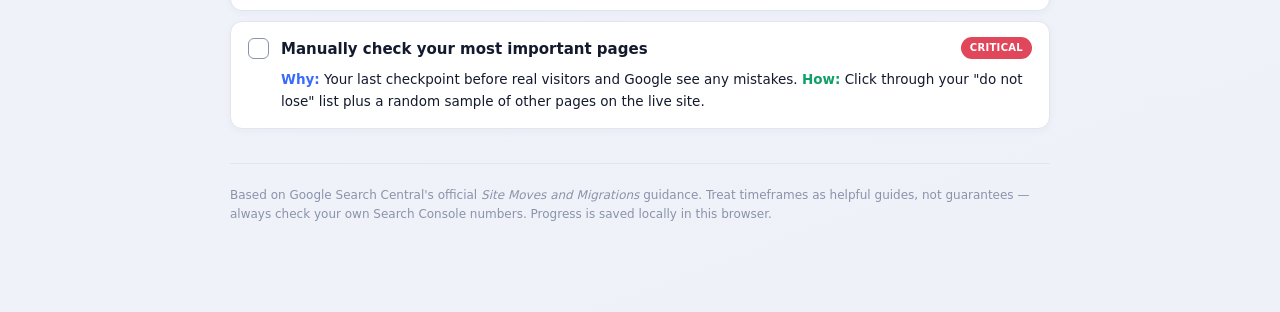
==== commit e71803a1: "Design upgrade: apply shared polish to Checklist & Settings Refined color tokens, radial-gradient ba" ====
--- a/templates/checklist.html
+++ b/templates/checklist.html
@@ -6,13 +6,15 @@
 <title>Migration Checklist — SEO Migration Toolkit</title>
 <style>
   :root{
-    --bg:#f4f6fb; --card:#ffffff; --card2:#eef1f8; --ink:#1a2035;
-    --muted:#5a647e; --line:#dce1ec; --brand:#3a6bff; --brand2:#2a56e0;
-    --green:#1f9d6b; --red:#d64550; --amber:#c77700; --grey:#7a8299;
+    --bg:#f4f6fb; --card:#ffffff; --card2:#eef1f8; --ink:#141a2e;
+    --muted:#5a647e; --line:#e0e5ef; --brand:#3a6bff; --brand2:#2a56e0;
+    --green:#12a06a; --red:#e0475a; --amber:#d98a00; --grey:#8a93ab;
+    --shadow:0 8px 28px rgba(30,45,90,.07);
   }
   *{box-sizing:border-box}
   body{margin:0;font-family:system-ui,-apple-system,Segoe UI,Roboto,sans-serif;
-    background:linear-gradient(160deg,#f4f6fb,#eaeef7);color:var(--ink);min-height:100vh;line-height:1.6}
+    background:radial-gradient(1200px 500px at 80% -10%,#eaf0ff,transparent),linear-gradient(160deg,#f6f8fc,#eef1f8);
+    color:var(--ink);min-height:100vh;line-height:1.6}
   .wrap{max-width:860px;margin:0 auto;padding:32px 20px 90px}
   .topnav{display:flex;align-items:center;gap:8px;margin-bottom:26px;padding-bottom:16px;border-bottom:1px solid var(--line)}
   .topnav .brand{font-weight:800;font-size:14px;margin-right:14px}
@@ -48,8 +50,9 @@
   .phase-when,.phase-intro{display:none}
   .phase-head{margin-bottom:12px}
 
-  .item{background:var(--card);border:1px solid var(--line);border-radius:11px;padding:15px 17px;margin-bottom:9px;transition:.12s}
-  .item.done{background:var(--card2);opacity:.72}
+  .item{background:var(--card);border:1px solid var(--line);border-radius:12px;padding:15px 17px;margin-bottom:10px;transition:.14s;box-shadow:0 2px 8px rgba(30,45,90,.04)}
+  .item:hover{box-shadow:0 6px 18px rgba(30,45,90,.08)}
+  .item.done{background:var(--card2);opacity:.72;box-shadow:none}
   .item-top{display:flex;gap:12px;align-items:flex-start}
   .chk{flex:none;width:21px;height:21px;margin-top:1px;border:1.5px solid var(--grey);border-radius:6px;
     cursor:pointer;background:transparent;position:relative;transition:.12s}
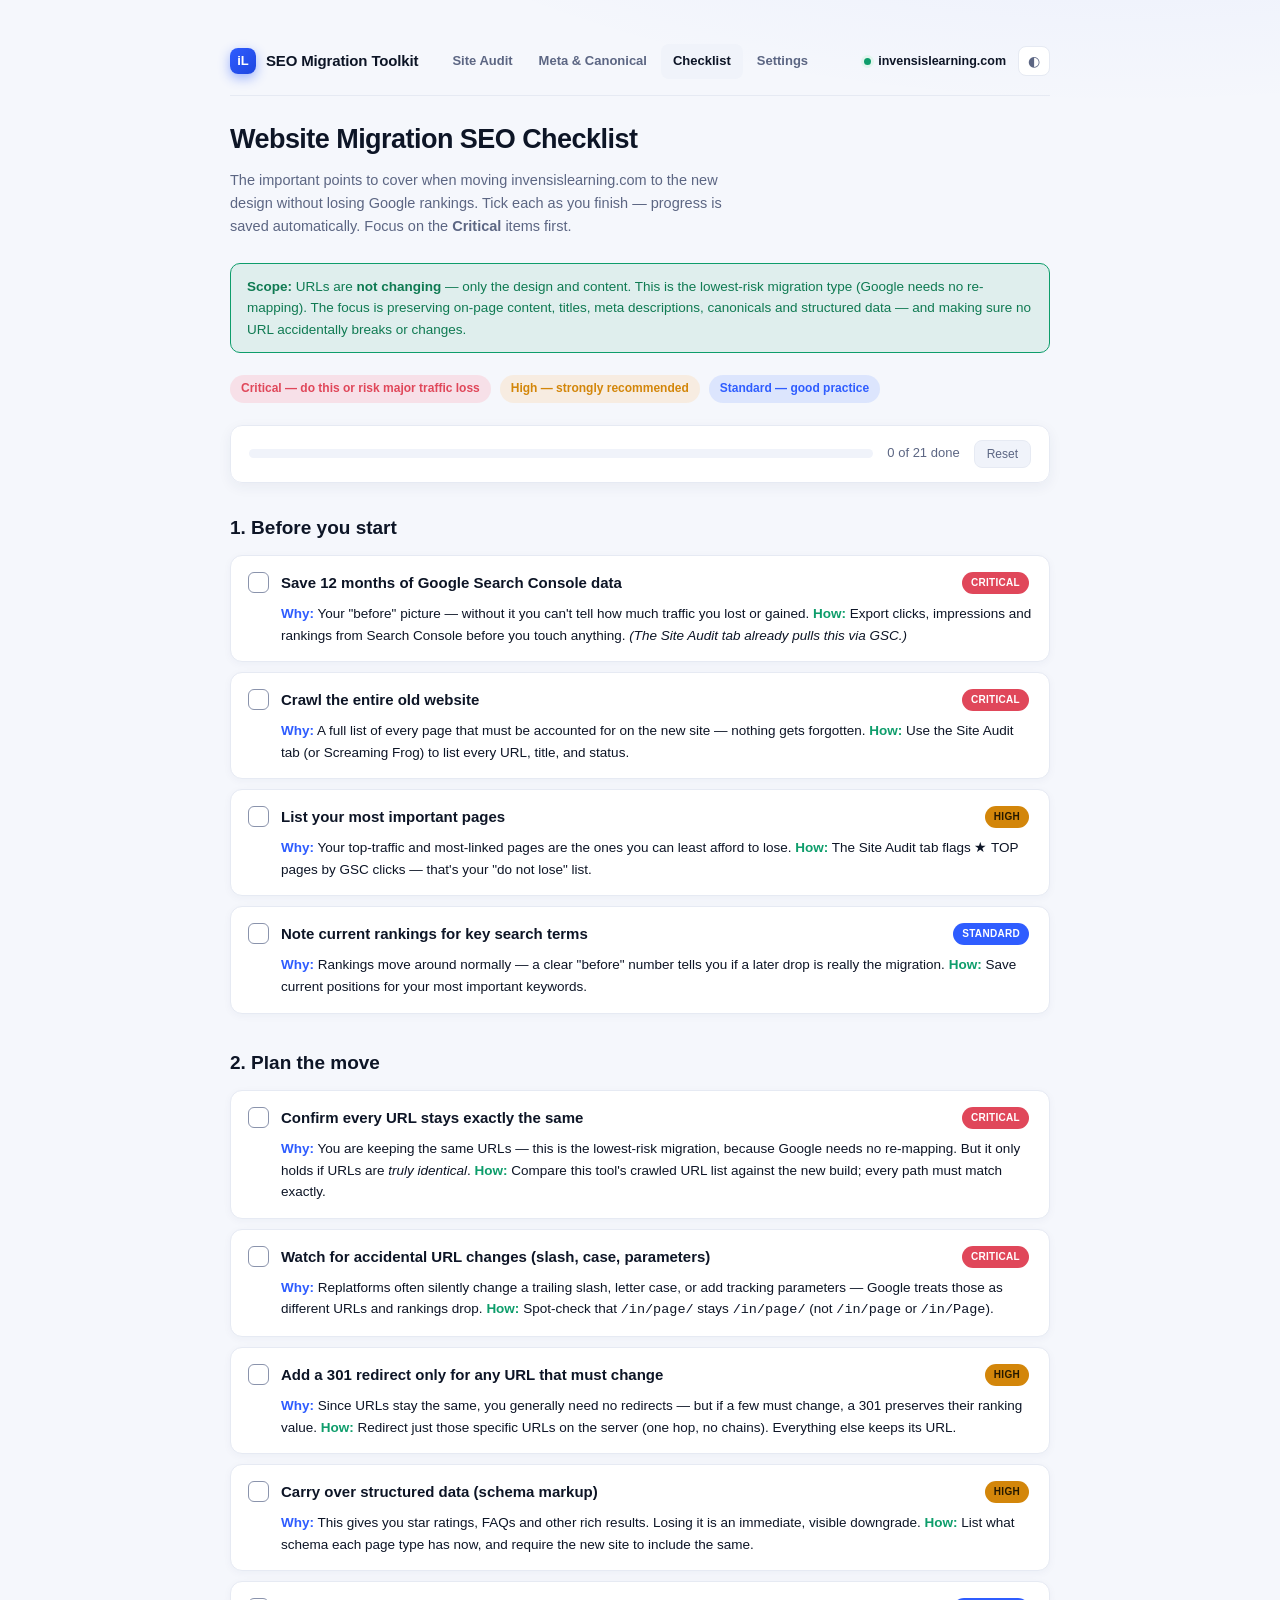
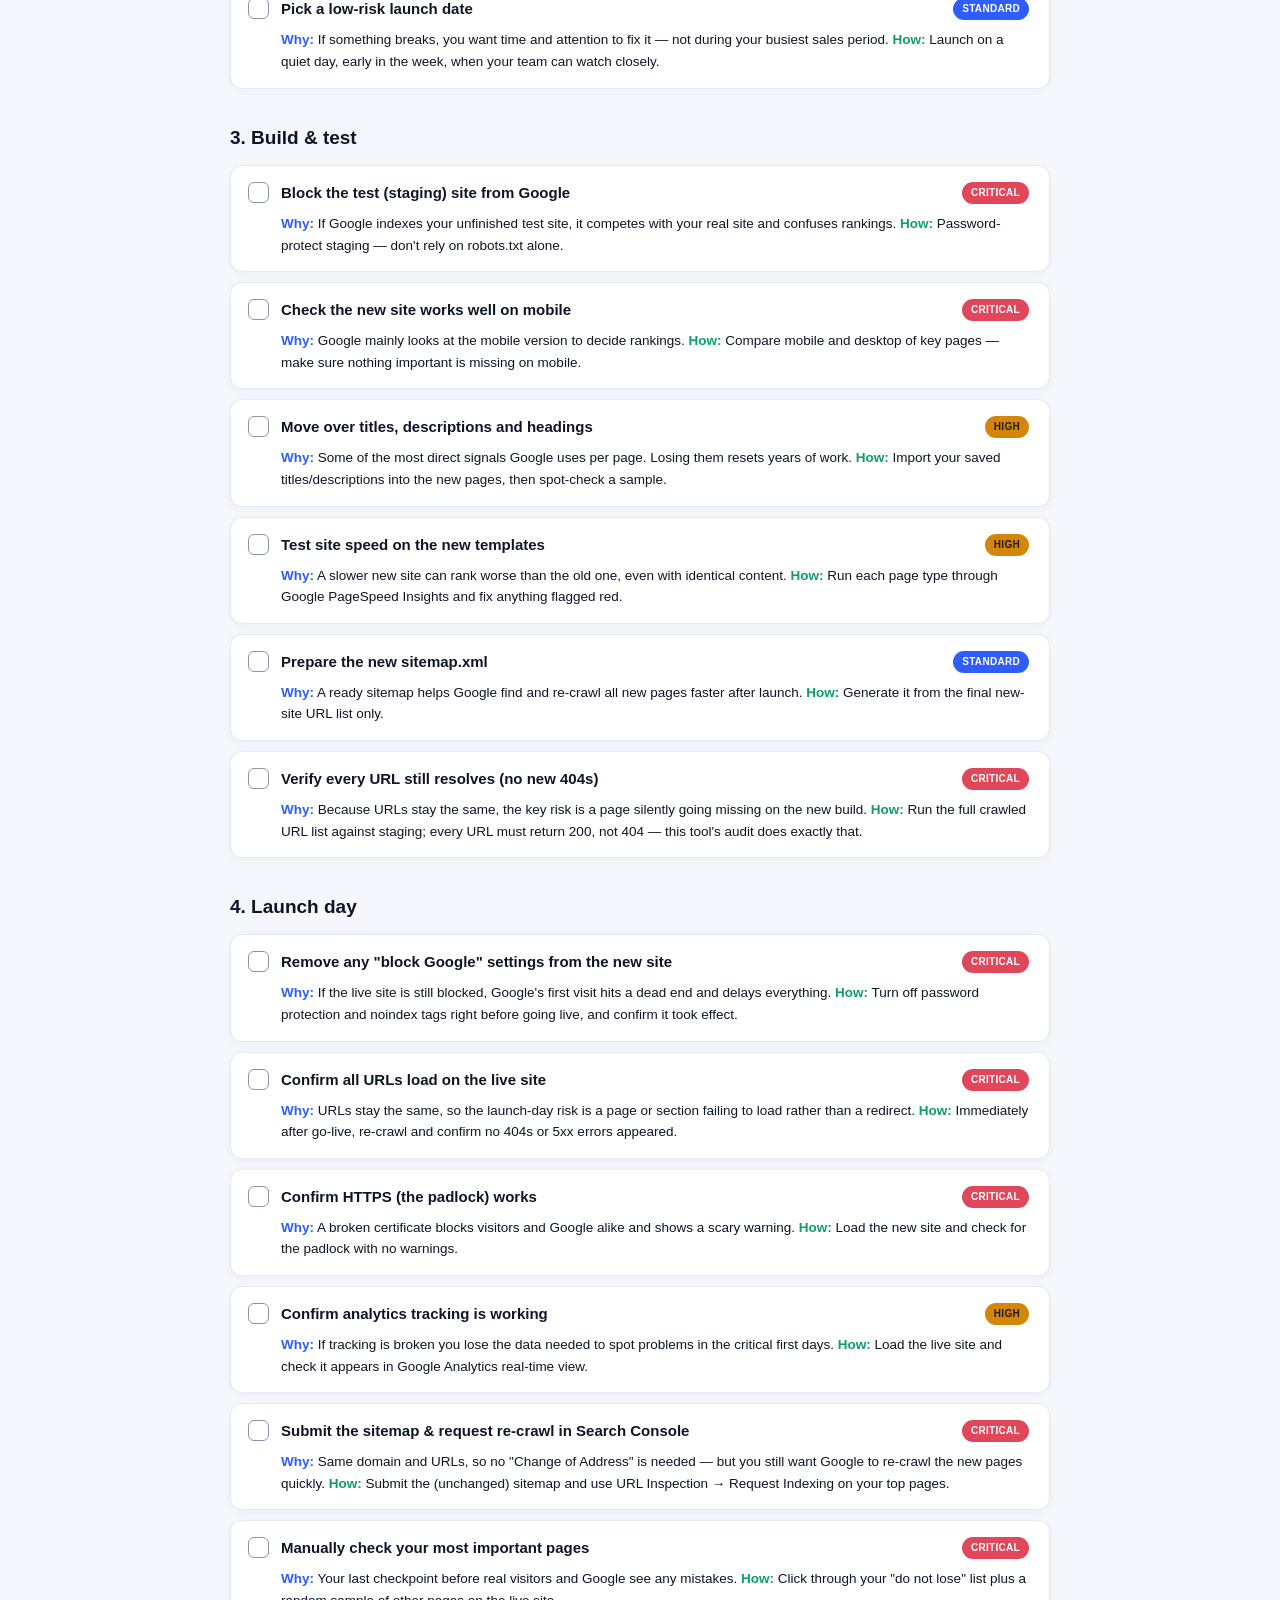
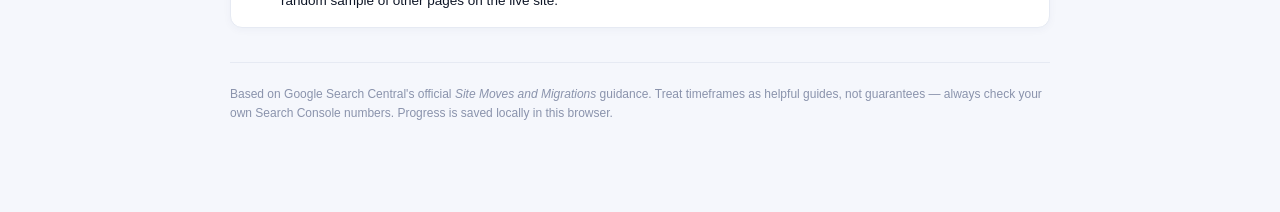
==== commit 6bd5c4fe: "Rebuild all pages on shared observability-console design system - Add static/app.css (signal-blue pa" ====
--- a/templates/checklist.html
+++ b/templates/checklist.html
@@ -4,17 +4,11 @@
 <meta charset="UTF-8">
 <meta name="viewport" content="width=device-width, initial-scale=1">
 <title>Migration Checklist — SEO Migration Toolkit</title>
+<link rel="stylesheet" href="/static/app.css">
+<script src="/static/app.js" defer></script>
 <style>
-  :root{
-    --bg:#f4f6fb; --card:#ffffff; --card2:#eef1f8; --ink:#141a2e;
-    --muted:#5a647e; --line:#e0e5ef; --brand:#3a6bff; --brand2:#2a56e0;
-    --green:#12a06a; --red:#e0475a; --amber:#d98a00; --grey:#8a93ab;
-    --shadow:0 8px 28px rgba(30,45,90,.07);
-  }
-  *{box-sizing:border-box}
-  body{margin:0;font-family:system-ui,-apple-system,Segoe UI,Roboto,sans-serif;
-    background:radial-gradient(1200px 500px at 80% -10%,#eaf0ff,transparent),linear-gradient(160deg,#f6f8fc,#eef1f8);
-    color:var(--ink);min-height:100vh;line-height:1.6}
+  /* page-specific styles — palette, chrome & components come from app.css */
+  body{line-height:1.6}
   .wrap{max-width:860px;margin:0 auto;padding:32px 20px 90px}
   .topnav{display:flex;align-items:center;gap:8px;margin-bottom:26px;padding-bottom:16px;border-bottom:1px solid var(--line)}
   .topnav .brand{font-weight:800;font-size:14px;margin-right:14px}
@@ -74,13 +68,19 @@
 </head>
 <body>
 <div class="wrap">
-  <nav class="topnav">
-    <span class="brand">SEO Migration Toolkit</span>
-    <a class="navlink" href="/">Site Audit</a>
-    <a class="navlink" href="/meta">Meta &amp; Canonical</a>
-    <a class="navlink active" href="/checklist">Migration Checklist</a>
-    <a class="navlink" href="/settings">Settings</a>
-  </nav>
+  <div class="top">
+    <div class="logo"><span class="mark">iL</span> SEO Migration Toolkit</div>
+    <nav class="nav">
+      <a href="/">Site Audit</a>
+      <a href="/meta">Meta &amp; Canonical</a>
+      <a class="on" href="/checklist">Checklist</a>
+      <a href="/settings">Settings</a>
+    </nav>
+    <div class="right">
+      <span class="prop"><span class="live"></span> <b>invensislearning.com</b></span>
+      <button class="tgl" id="themeTgl" title="Toggle light / dark">◐</button>
+    </div>
+  </div>
 
   <h1>Website Migration SEO Checklist</h1>
   <p class="lede">The important points to cover when moving invensislearning.com to the new design without losing Google rankings. Tick each as you finish — progress is saved automatically. Focus on the <b>Critical</b> items first.</p>
--- a/static/app.css
+++ b/static/app.css
@@ -0,0 +1,181 @@
+/* ============================================================
+   SEO Migration Toolkit — shared design system
+   "observability console": cool grounds, signal-blue accent,
+   monospace data, severity encoded in form. Light + dark.
+   ============================================================ */
+:root{
+  --bg:#f5f7fc; --surface:#ffffff; --surface-2:#f0f3fa; --ink:#0d1526; --ink-2:#37415c;
+  --muted:#5c6683; --faint:#8a93ac; --line:#e6eaf3; --line-2:#d9dfee;
+  --accent:#2f5dff; --accent-2:#1e46e0; --accent-soft:#e8edff;
+  --good:#0e9d6b; --good-soft:#e2f5ee; --warn:#d3860a; --warn-soft:#fbefdb;
+  --crit:#e0475a; --crit-soft:#fce4e7;
+  --ring:0 0 0 3px rgba(47,93,255,.14); --shadow:0 10px 34px rgba(20,35,80,.07);
+  --mono:ui-monospace,"SF Mono","JetBrains Mono",Menlo,Consolas,monospace;
+  /* aliases so existing per-page styles inherit the new palette + dark mode */
+  --card:var(--surface); --card2:var(--surface-2); --brand:var(--accent); --brand2:var(--accent-2);
+  --green:var(--good); --red:var(--crit); --amber:var(--warn); --grey:var(--faint);
+}
+@media (prefers-color-scheme:dark){:root{
+  --bg:#0a0e18; --surface:#121826; --surface-2:#0f1420; --ink:#eef1f8; --ink-2:#c3cbdd;
+  --muted:#8b94ac; --faint:#69728c; --line:#20293c; --line-2:#2b364d;
+  --accent:#5b8cff; --accent-2:#3f6cff; --accent-soft:#17203a;
+  --good:#2bbd86; --good-soft:#12271f; --warn:#e5a13a; --warn-soft:#2c2312;
+  --crit:#f3697a; --crit-soft:#2c1620;
+  --ring:0 0 0 3px rgba(91,140,255,.22); --shadow:0 12px 36px rgba(0,0,0,.4);
+}}
+:root[data-theme="light"]{
+  --bg:#f5f7fc; --surface:#ffffff; --surface-2:#f0f3fa; --ink:#0d1526; --ink-2:#37415c;
+  --muted:#5c6683; --faint:#8a93ac; --line:#e6eaf3; --line-2:#d9dfee;
+  --accent:#2f5dff; --accent-2:#1e46e0; --accent-soft:#e8edff;
+  --good:#0e9d6b; --good-soft:#e2f5ee; --warn:#d3860a; --warn-soft:#fbefdb;
+  --crit:#e0475a; --crit-soft:#fce4e7;
+  --ring:0 0 0 3px rgba(47,93,255,.14); --shadow:0 10px 34px rgba(20,35,80,.07);
+}
+:root[data-theme="dark"]{
+  --bg:#0a0e18; --surface:#121826; --surface-2:#0f1420; --ink:#eef1f8; --ink-2:#c3cbdd;
+  --muted:#8b94ac; --faint:#69728c; --line:#20293c; --line-2:#2b364d;
+  --accent:#5b8cff; --accent-2:#3f6cff; --accent-soft:#17203a;
+  --good:#2bbd86; --good-soft:#12271f; --warn:#e5a13a; --warn-soft:#2c2312;
+  --crit:#f3697a; --crit-soft:#2c1620;
+  --ring:0 0 0 3px rgba(91,140,255,.22); --shadow:0 12px 36px rgba(0,0,0,.4);
+}
+*{box-sizing:border-box}
+body{margin:0;font-family:ui-sans-serif,-apple-system,"Segoe UI",Roboto,Helvetica,Arial,sans-serif;
+  background:radial-gradient(900px 380px at 88% -8%,color-mix(in srgb,var(--accent) 9%,transparent),transparent),var(--bg);
+  color:var(--ink);min-height:100vh;line-height:1.5;-webkit-font-smoothing:antialiased}
+.wrap{max-width:1160px;margin:0 auto;padding:22px 22px 80px}
+.num,.tabnum{font-variant-numeric:tabular-nums}
+.mono{font-family:var(--mono)}
+
+/* top bar */
+.top{display:flex;align-items:center;gap:18px;padding:12px 0 16px;border-bottom:1px solid var(--line);margin-bottom:22px;flex-wrap:wrap}
+.logo{display:flex;align-items:center;gap:10px;font-weight:700;letter-spacing:-.01em;font-size:15px}
+.mark{width:26px;height:26px;border-radius:8px;background:linear-gradient(135deg,var(--accent),var(--accent-2));
+  display:grid;place-items:center;color:#fff;font-size:13px;font-weight:800;box-shadow:0 4px 12px color-mix(in srgb,var(--accent) 45%,transparent)}
+.nav{display:flex;gap:2px;margin-left:4px;flex-wrap:wrap}
+.nav a{font-size:13px;font-weight:600;color:var(--muted);text-decoration:none;padding:7px 12px;border-radius:8px}
+.nav a.on{color:var(--ink);background:var(--surface-2)}
+.nav a:hover{color:var(--ink)}
+.top .right{margin-left:auto;display:flex;align-items:center;gap:12px}
+.prop{font-size:12.5px;color:var(--muted);display:flex;align-items:center;gap:7px}
+.prop b{color:var(--ink);font-weight:600}
+.live{width:7px;height:7px;border-radius:50%;background:var(--good);box-shadow:0 0 0 3px var(--good-soft)}
+.tgl{border:1px solid var(--line);background:var(--surface);color:var(--muted);border-radius:8px;width:32px;height:30px;cursor:pointer;font-size:14px}
+.tgl:hover{color:var(--ink)}
+
+/* headings */
+.eyebrow{font-size:11px;font-weight:700;letter-spacing:.11em;text-transform:uppercase;color:var(--faint);margin:0}
+h1{font-size:22px;margin:3px 0 3px;letter-spacing:-.02em;text-wrap:balance}
+.sub,.lede{color:var(--muted);font-size:13.5px;margin:0 0 4px;max-width:78ch}
+
+/* subtabs */
+.subtabs{display:flex;gap:8px;margin:18px 0 20px;flex-wrap:wrap}
+.subtab{font-size:13px;font-weight:700;padding:9px 16px;border-radius:10px;text-decoration:none;color:var(--muted);background:var(--surface);border:1px solid var(--line)}
+.subtab:hover{color:var(--ink)}
+.subtab.active{color:#fff;background:linear-gradient(135deg,var(--accent),var(--accent-2));border-color:transparent;box-shadow:0 5px 14px color-mix(in srgb,var(--accent) 35%,transparent)}
+
+/* cards & panels */
+.card,.panel{background:var(--surface);border:1px solid var(--line);border-radius:16px;box-shadow:var(--shadow)}
+.card{padding:22px;margin-bottom:18px}
+.panel{padding:18px 20px}
+.card h2,.panel h2{font-size:11px;margin:0 0 15px;text-transform:uppercase;letter-spacing:.08em;color:var(--faint);font-weight:700}
+.phead{display:flex;align-items:baseline;justify-content:space-between;margin-bottom:14px;gap:12px}
+.phead .eyebrow{margin:0}
+.phead a{font-size:12px;color:var(--accent);text-decoration:none;font-weight:600}
+
+/* forms */
+label{display:block;font-size:13px;color:var(--muted);margin:0 0 6px;font-weight:600}
+input[type=text],input[type=number],select,textarea{width:100%;background:var(--surface-2);border:1px solid var(--line);
+  color:var(--ink);border-radius:10px;padding:11px 13px;font-size:14px;outline:none;font-family:inherit;transition:.12s}
+input:focus,select:focus,textarea:focus{border-color:var(--accent);background:var(--surface);box-shadow:var(--ring)}
+input[type=file]{background:none;border:none;padding:8px 0;font-size:13px;color:var(--muted)}
+.hint{font-size:12px;color:var(--faint);margin-top:5px}
+.hint a{color:var(--accent)}
+.row{margin-bottom:16px}
+.btn{background:linear-gradient(135deg,var(--accent),var(--accent-2));color:#fff;border:none;border-radius:11px;
+  padding:12px 24px;font-size:14.5px;font-weight:700;cursor:pointer;transition:.14s;
+  box-shadow:0 6px 16px color-mix(in srgb,var(--accent) 32%,transparent)}
+.btn:hover{transform:translateY(-1px)} .btn:disabled{opacity:.5;transform:none;box-shadow:none}
+.btn.ghost{background:var(--surface-2);color:var(--muted);box-shadow:none;font-size:13px;padding:9px 15px;border:1px solid var(--line)}
+.btn.ghost:hover{color:var(--ink)}
+.err{background:var(--crit-soft);border:1px solid var(--crit);color:var(--crit);padding:10px 14px;border-radius:10px;font-size:13px;margin-top:10px;display:none}
+
+/* progress */
+.runbar{display:flex;align-items:center;gap:10px;font-size:13px;color:var(--muted);margin-bottom:8px}
+.dot{width:8px;height:8px;border-radius:50%;background:var(--accent);animation:pulse 1s infinite}
+@keyframes pulse{0%,100%{opacity:.35}50%{opacity:1}}
+.bar{height:8px;background:var(--surface-2);border-radius:8px;overflow:hidden}
+.bar>i{display:block;height:100%;width:0;background:linear-gradient(90deg,var(--accent),var(--good));transition:width .3s}
+.cur{font-size:12px;color:var(--faint);margin-top:6px;min-height:15px;word-break:break-all}
+
+/* hero: gauge + metrics + distribution */
+.hero{display:grid;grid-template-columns:210px 1fr;gap:0;background:var(--surface);border:1px solid var(--line);
+  border-radius:18px;box-shadow:var(--shadow);overflow:hidden;margin-bottom:18px}
+@media(max-width:720px){.hero{grid-template-columns:1fr}}
+.score-cell{padding:24px;border-right:1px solid var(--line);display:flex;flex-direction:column;align-items:center;gap:8px}
+@media(max-width:720px){.score-cell{border-right:none;border-bottom:1px solid var(--line)}}
+.donut{position:relative;width:148px;height:148px}
+.donut .val{position:absolute;inset:0;display:grid;place-content:center;text-align:center}
+.donut .n{font-size:42px;font-weight:800;letter-spacing:-.03em;line-height:1}
+.donut .d{font-size:11px;color:var(--faint);margin-top:2px}
+.verdict{font-size:11px;font-weight:700;letter-spacing:.05em;text-transform:uppercase;padding:4px 12px;border-radius:20px}
+.metrics{padding:22px 24px;display:flex;flex-direction:column;gap:16px;justify-content:center;min-width:0}
+.strip{display:grid;grid-template-columns:repeat(auto-fit,minmax(96px,1fr));gap:0}
+.metric{padding:0 16px;border-left:1px solid var(--line)}
+.metric:first-child{padding-left:0;border-left:none}
+.metric .k{font-size:11px;color:var(--muted)}
+.metric .v{font-size:23px;font-weight:750;letter-spacing:-.02em;margin-top:3px}
+.metric .v.crit{color:var(--crit)}.metric .v.warn{color:var(--warn)}.metric .v.good{color:var(--good)}
+.metric .t{font-size:11px;color:var(--faint);margin-top:1px}
+.dist{display:flex;height:9px;border-radius:6px;overflow:hidden;background:var(--surface-2)}
+.dist i{height:100%}.dist .p{background:var(--good)}.dist .f{background:var(--crit)}
+.distk{display:flex;gap:16px;font-size:12px;color:var(--muted);margin-top:9px;flex-wrap:wrap}
+.distk b{color:var(--ink)}
+
+/* priority actions */
+.act{display:flex;align-items:center;gap:14px;padding:12px 0;border-top:1px solid var(--line)}
+.act:first-of-type{border-top:none}
+.sev-stripe{width:4px;align-self:stretch;border-radius:3px;min-height:34px}
+.s-crit{background:var(--crit)}.s-high{background:var(--warn)}.s-med{background:var(--accent)}.s-low{background:var(--faint)}.s-ok{background:var(--good)}
+.act .cnt{font-size:20px;font-weight:800;min-width:40px;text-align:right}
+.act .cnt.crit{color:var(--crit)}.act .cnt.high{color:var(--warn)}.act .cnt.med{color:var(--accent)}.act .cnt.low{color:var(--faint)}.act .cnt.ok{color:var(--good)}
+.act .txt{flex:1;min-width:0}.act .txt b{font-size:13.5px;font-weight:600;display:block}
+.act .txt span{font-size:12px;color:var(--muted)}
+.act .go{font-size:12px;color:var(--muted);border:1px solid var(--line);border-radius:7px;padding:5px 10px;cursor:pointer;white-space:nowrap}
+.act .go:hover{color:var(--ink);border-color:var(--line-2)}
+
+/* mini bar chart */
+.bars{display:flex;flex-direction:column;gap:11px}
+.barrow{display:grid;grid-template-columns:1fr auto;gap:8px;align-items:center;font-size:12.5px}
+.barrow .lb{color:var(--ink-2)}.barrow .num{color:var(--muted);font-weight:600}
+.track{grid-column:1/-1;height:7px;border-radius:5px;background:var(--surface-2);overflow:hidden}
+.track i{display:block;height:100%;border-radius:5px;background:linear-gradient(90deg,var(--accent),var(--accent-2))}
+
+/* pills / tags / chips */
+.pill{font-size:11px;font-weight:700;padding:3px 9px;border-radius:20px;white-space:nowrap;display:inline-block}
+.pill.ok{background:var(--good-soft);color:var(--good)} .pill.no{background:var(--crit-soft);color:var(--crit)}
+.pill.warn{background:var(--warn-soft);color:var(--warn)} .pill.top{background:linear-gradient(135deg,#f6c745,#e0a010);color:#3a2c00}
+.tag{font-size:11px;font-weight:600;padding:2px 8px;border-radius:6px;margin:1px 3px 1px 0;display:inline-block}
+.tag.crit{background:var(--crit-soft);color:var(--crit)}.tag.high,.tag.warn{background:var(--warn-soft);color:var(--warn)}
+.tag.med{background:var(--accent-soft);color:var(--accent)}.tag.low{background:var(--surface-2);color:var(--muted)}
+.chip{font-size:12px;font-weight:600;color:var(--muted);background:var(--surface-2);border:1px solid var(--line);padding:6px 11px;border-radius:8px;cursor:pointer}
+.chip:hover{color:var(--ink)} .chip.on{color:#fff;background:var(--accent);border-color:transparent}
+.st-ok{color:var(--good);font-weight:700}.st-bad{color:var(--crit);font-weight:700}.st-warn{color:var(--warn);font-weight:700}
+
+/* table */
+.tablecard{background:var(--surface);border:1px solid var(--line);border-radius:16px;box-shadow:var(--shadow);overflow:hidden}
+.tbar{display:flex;align-items:center;gap:8px;padding:13px 16px;border-bottom:1px solid var(--line);flex-wrap:wrap}
+.tbar .count,.rcount{font-size:12px;color:var(--faint)}
+.tbar .count,.rcount{margin-left:auto}
+.tbl{width:100%;border-collapse:collapse;font-size:13px}
+.tbl thead th{text-align:left;font-size:11px;font-weight:700;letter-spacing:.05em;text-transform:uppercase;color:var(--faint);
+  padding:11px 14px;border-bottom:1px solid var(--line);white-space:nowrap;position:sticky;top:0;background:var(--surface)}
+.tbl tbody td{padding:11px 14px;border-bottom:1px solid var(--line);vertical-align:middle}
+.tbl tbody tr:last-child td{border-bottom:none}
+.tbl tbody tr:hover{background:var(--surface-2)}
+.rowstripe{width:3px;padding:0!important}
+.path{font-family:var(--mono);font-size:12.5px;color:var(--ink);word-break:break-all}
+.host{font-size:11px;color:var(--faint)}
+.cc{font-weight:700;font-variant-numeric:tabular-nums}.cc.bad{color:var(--warn)}.cc.good{color:var(--good)}
+.canon.ok{color:var(--good);font-weight:700}.canon.no,.canon.mismatch{color:var(--warn);font-weight:700}.canon.missing{color:var(--crit);font-weight:700}
+.empty{color:var(--muted);padding:30px;text-align:center;font-size:14px}
